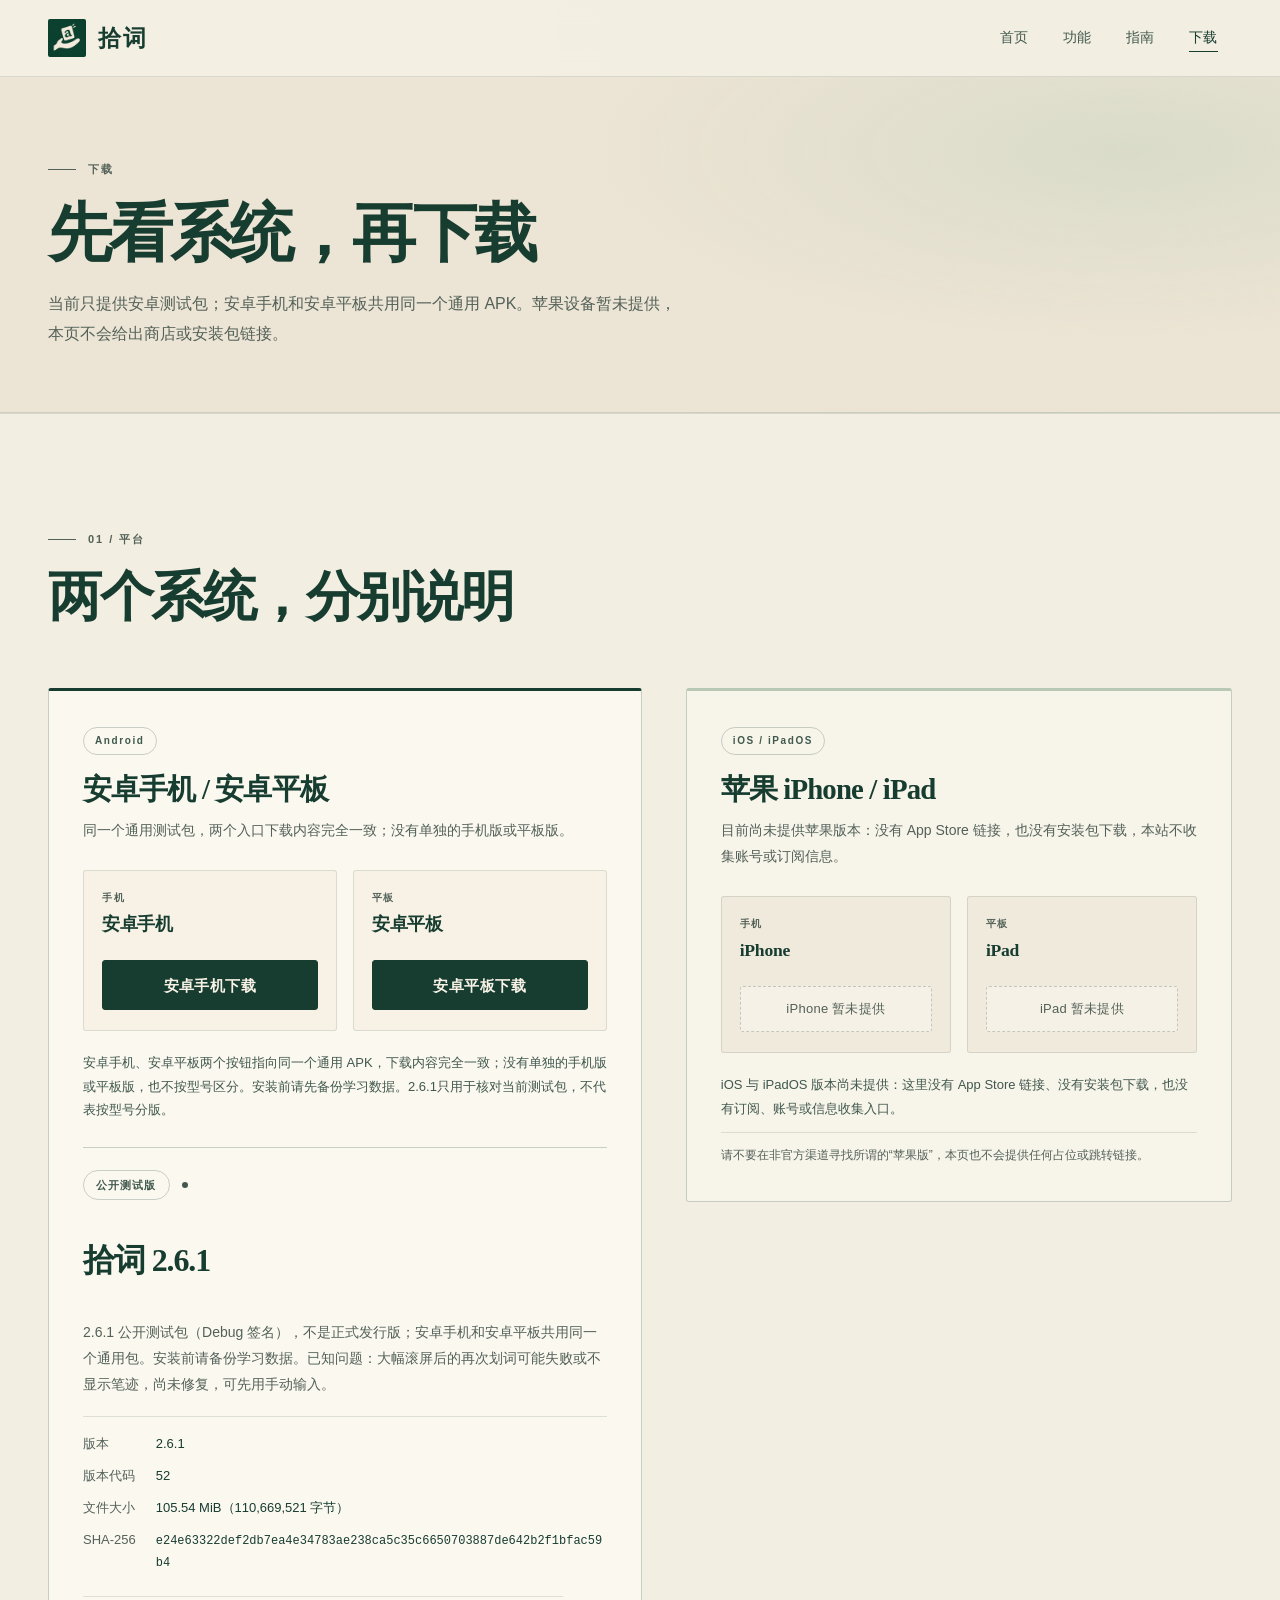
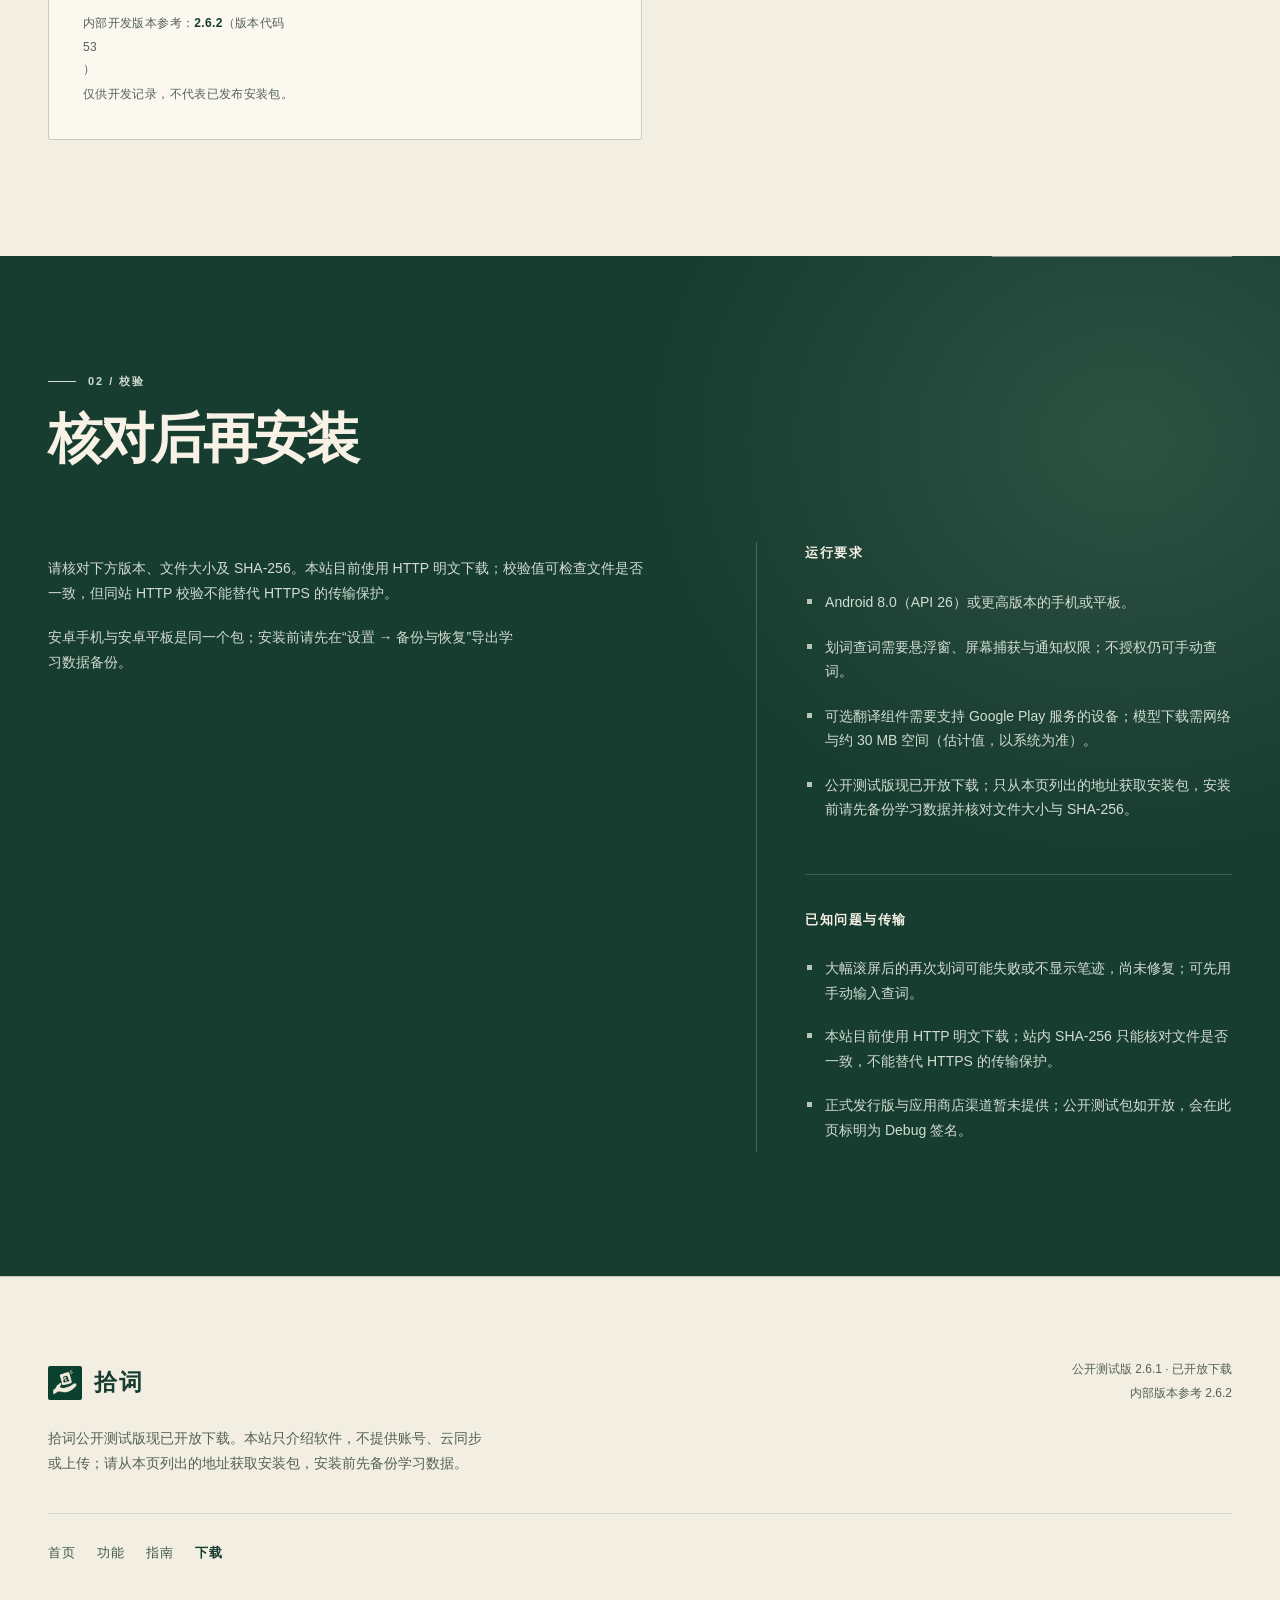
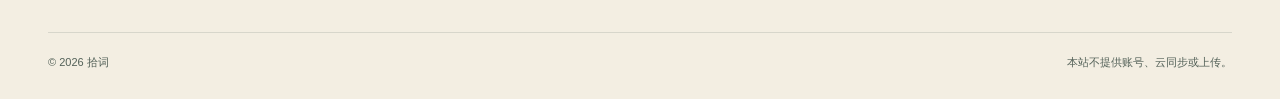
==== website/download.html @ fb20e194 "feat: 官网拆分独立页面并区分安卓与苹果下载入口" ====
<!doctype html>
<html lang="zh-CN" data-page="download">
<head>
  <meta charset="utf-8">
  <meta name="viewport" content="width=device-width, initial-scale=1">
  <meta name="color-scheme" content="light">
  <meta name="theme-color" content="#f3eee2">
<link rel="icon" type="image/png" sizes="64x64" href="[data-uri]">
  <meta name="description" content="拾词安卓手机与安卓平板下载入口，共用同一个通用测试包；以及 iPhone、iPad 当前的支持状态。">
  <title>下载｜拾词</title>
  <link rel="stylesheet" href="styles.css?v=20261101a">
</head>
<body>
  <a class="skip-link" href="#main">跳到主要内容</a>

  <noscript>
    <div class="nojs-notice" role="status">
      <strong>需要启用 JavaScript 才能看到当前版本与校验值。</strong>
      发布状态、下载按钮、文件大小与 SHA-256 由 <code>content.js</code> 校验后渲染；页面不会自动下载文件。下方平台说明不依赖脚本即可阅读。请启用 JavaScript 后刷新，再核对下载信息。
    </div>
  </noscript>

  <header class="site-header">
    <div class="shell header-inner">
      <a class="brand" href="index.html" aria-label="拾词首页">
        <span class="brand-mark" aria-hidden="true"></span>
        <span class="brand-name" data-site-name>拾词</span>
      </a>
      <nav class="site-nav" aria-label="主要导航" data-nav>
        <a href="index.html">首页</a>
        <a href="features.html">功能</a>
        <a href="guide.html">指南</a>
        <a href="download.html" aria-current="page">下载</a>
      </nav>
    </div>
  </header>

  <main id="main" tabindex="-1">
    <section class="page-head page-head-download" aria-labelledby="page-title">
      <div class="shell">
        <p class="page-kicker">下载</p>
        <h1 class="page-title" id="page-title">先看系统，再下载</h1>
        <p class="page-deck">当前只提供安卓测试包；安卓手机和安卓平板共用同一个通用 APK。苹果设备暂未提供，本页不会给出商店或安装包链接。</p>
      </div>
    </section>

    <section class="section section-platform" aria-labelledby="platform-title">
      <div class="shell">
        <header class="section-heading">
          <p class="section-kicker">01 / 平台</p>
          <h2 id="platform-title">两个系统，分别说明</h2>
        </header>

        <div class="platform-grid">
          <section class="platform-card" aria-labelledby="android-title">
            <header class="platform-head">
              <p class="platform-badge">Android</p>
              <h3 id="android-title">安卓手机 / 安卓平板</h3>
              <p class="platform-deck">同一个通用测试包，两个入口下载内容完全一致；没有单独的手机版或平板版。</p>
            </header>

            <div class="platform-devices">
              <div class="device-block">
                <p class="device-label">手机</p>
                <h4>安卓手机</h4>
                <div class="device-action" data-android-phone>
                  <p class="platform-placeholder">启用 JavaScript 后显示下载按钮</p>
                </div>
              </div>
              <div class="device-block">
                <p class="device-label">平板</p>
                <h4>安卓平板</h4>
                <div class="device-action" data-android-tablet>
                  <p class="platform-placeholder">启用 JavaScript 后显示下载按钮</p>
                </div>
              </div>
            </div>

            <p class="platform-note" id="android-share-note" data-android-share-note>安卓手机、安卓平板共用同一个通用 APK，下载内容完全一致；没有单独的手机版或平板版。</p>

            <div class="release-status">
              <div class="release-line">
                <span class="release-pill" data-release-channel>下载信息</span>
                <span class="release-dot" aria-hidden="true"></span>
              </div>
              <h4 class="release-title" data-release-title>正在载入版本信息</h4>
              <p class="release-copy" data-release-copy>请启用 JavaScript，查看当前安装包、版本信息与校验值。页面不会自动下载文件。</p>
            </div>

            <dl class="release-meta" data-release-meta hidden></dl>
            <p class="release-notes" data-release-notes hidden></p>

            <p class="internal-version">
              内部开发版本参考：<strong data-internal-version></strong>（版本代码 <span data-internal-version-code></span>）
              <span>仅供开发记录，不代表已发布安装包。</span>
            </p>
          </section>

          <section class="platform-card platform-card-apple" aria-labelledby="apple-title">
            <header class="platform-head">
              <p class="platform-badge">iOS / iPadOS</p>
              <h3 id="apple-title">苹果 iPhone / iPad</h3>
              <p class="platform-deck">目前尚未提供苹果版本：没有 App Store 链接，也没有安装包下载，本站不收集账号或订阅信息。</p>
            </header>

            <div class="platform-devices">
              <div class="device-block device-block-muted">
                <p class="device-label">手机</p>
                <h4>iPhone</h4>
                <p class="platform-unavailable" data-apple-phone>iPhone 暂未提供</p>
              </div>
              <div class="device-block device-block-muted">
                <p class="device-label">平板</p>
                <h4>iPad</h4>
                <p class="platform-unavailable" data-apple-tablet>iPad 暂未提供</p>
              </div>
            </div>

            <p class="platform-note" data-apple-note>iOS 与 iPadOS 版本尚未提供：这里没有 App Store 链接、没有安装包下载，也没有订阅、账号或信息收集入口。</p>
            <p class="platform-footnote">请不要在非官方渠道寻找所谓的“苹果版”，本页也不会提供任何占位或跳转链接。</p>
          </section>
        </div>
      </div>
    </section>

    <section class="section section-download" aria-labelledby="download-title">
      <div class="shell">
        <header class="section-heading section-heading-inverse">
          <p class="section-kicker">02 / 校验</p>
          <h2 id="download-title">核对后再安装</h2>
        </header>

        <div class="download-layout">
          <div class="download-main">
            <p class="verify-copy" data-verify-copy>当前安装包的版本、SHA-256 和文件大小将在此载入，请核对后下载。</p>
            <p class="download-shared">安卓手机与安卓平板是同一个包；安装前请先在“设置 → 备份与恢复”导出学习数据备份。</p>
          </div>

          <div class="download-side">
            <section class="download-block" aria-labelledby="requirements-title">
              <h3 id="requirements-title">运行要求</h3>
              <ul class="requirement-list" data-requirements></ul>
            </section>
            <section class="download-block" aria-labelledby="notes-title">
              <h3 id="notes-title">已知问题与传输</h3>
              <ul class="notice-list">
                <li>大幅滚屏后的再次划词可能失败或不显示笔迹，尚未修复；可先用手动输入查词。</li>
                <li>本站目前使用 HTTP 明文下载；站内 SHA-256 只能核对文件是否一致，不能替代 HTTPS 的传输保护。</li>
                <li>正式发行版与应用商店渠道暂未提供；公开测试包如开放，会在此页标明为 Debug 签名。</li>
              </ul>
            </section>
          </div>
        </div>
      </div>
    </section>
  </main>

  <footer class="site-footer">
    <div class="shell">
      <div class="footer-top">
        <div class="footer-brand">
          <a class="brand" href="index.html" aria-label="返回拾词首页">
            <span class="brand-mark" aria-hidden="true"></span>
            <span class="brand-name" data-site-name>拾词</span>
          </a>
          <p class="footer-note" data-footer-note></p>
        </div>
        <div class="footer-meta">
          <p data-footer-status>版本与下载状态见本页</p>
          <p>内部版本参考 <span data-footer-version></span></p>
        </div>
      </div>
      <nav class="footer-nav" aria-label="页脚导航">
        <a href="index.html">首页</a>
        <a href="features.html">功能</a>
        <a href="guide.html">指南</a>
        <a href="download.html" aria-current="page">下载</a>
      </nav>
      <div class="footer-bottom">
        <p>&copy; <span data-year></span> <span data-site-name>拾词</span></p>
        <p>本站不提供账号、云同步或上传。</p>
        <p class="footer-repository" data-footer-repository hidden></p>
      </div>
    </div>
  </footer>

  <script src="content.js?v=20261101a"></script>
  <script src="app.js?v=20261101a"></script>
</body>
</html>
---- website/styles.css ----
:root {
  --paper: #f3eee2;
  --paper-light: #fbf8f0;
  --paper-deep: #ece4d4;
  --ink: #173c30;
  --ink-strong: #0f2f25;
  --ink-soft: #40584d;
  --muted: #536158;
  --line: rgba(23, 60, 48, 0.22);
  --line-soft: rgba(23, 60, 48, 0.13);
  --sage: #dce4d5;
  --sage-deep: #b9c8b4;
  --cream: #f8f2e6;
  --cream-dim: #d2dcd2;
  --serif: "Iowan Old Style", "Palatino Linotype", "Songti SC", "STSong", "Noto Serif CJK SC", "Source Han Serif SC", serif;
  --sans: "Avenir Next", "PingFang SC", "Hiragino Sans GB", "Noto Sans CJK SC", "Source Han Sans SC", "Microsoft YaHei", sans-serif;
  --shell: 1240px;
  --gutter: clamp(20px, 4vw, 48px);
  --section-space: clamp(72px, 10vw, 116px);
  --radius: 3px;
  --brand-logo: url("[data-uri]");
}

*,
*::before,
*::after {
  box-sizing: border-box;
}

html {
  scroll-behavior: smooth;
  scroll-padding-top: 96px;
}

body {
  margin: 0;
  overflow-x: clip;
  background: var(--paper);
  color: var(--ink);
  font-family: var(--sans);
  font-size: 16px;
  line-height: 1.7;
  -webkit-font-smoothing: antialiased;
  text-rendering: optimizeLegibility;
}

body::before {
  position: fixed;
  inset: 0;
  z-index: -1;
  background:
    radial-gradient(circle at 14% 8%, rgba(255, 252, 244, 0.72), transparent 34%),
    radial-gradient(circle at 88% 42%, rgba(220, 228, 213, 0.38), transparent 42%);
  content: "";
  pointer-events: none;
}

::selection {
  background: var(--sage-deep);
  color: var(--ink-strong);
}

h1,
h2,
h3,
p,
figure,
dl,
dd {
  margin: 0;
}

ul,
ol {
  margin: 0;
  padding: 0;
}

a {
  color: inherit;
  text-decoration-thickness: 1px;
  text-underline-offset: 0.2em;
}

img,
svg {
  display: block;
  max-width: 100%;
}

[hidden] {
  display: none !important;
}

:focus-visible {
  outline: 3px solid var(--ink);
  outline-offset: 4px;
}

.shell {
  width: min(calc(100% - (var(--gutter) * 2)), var(--shell));
  margin-inline: auto;
}

.skip-link {
  position: fixed;
  top: 12px;
  left: 12px;
  z-index: 100;
  display: inline-flex;
  align-items: center;
  min-height: 48px;
  padding: 10px 18px;
  transform: translateY(-180%);
  background: var(--ink);
  color: var(--cream);
  font-size: 14px;
  text-decoration: none;
  transition: transform 160ms ease;
}

.skip-link:focus {
  transform: translateY(0);
}

.nojs-notice {
  padding: 16px var(--gutter);
  border-bottom: 1px solid rgba(248, 242, 230, 0.28);
  background: var(--ink-strong);
  color: var(--cream);
  font-size: 14px;
  line-height: 1.7;
}

.nojs-notice strong {
  display: block;
  margin-bottom: 2px;
}

.nojs-notice code {
  padding: 0.1em 0.35em;
  background: rgba(248, 242, 230, 0.12);
  font-size: 0.95em;
}

.load-notice {
  width: min(calc(100% - (var(--gutter) * 2)), var(--shell));
  margin: 24px auto 0;
  padding: 14px 18px;
  border-left: 3px solid var(--ink);
  background: var(--paper-light);
  color: var(--ink-soft);
  font-size: 14px;
  line-height: 1.75;
}

/* Header */

.site-header {
  position: sticky;
  top: 0;
  z-index: 30;
  border-bottom: 1px solid var(--line-soft);
  background: rgba(243, 238, 226, 0.94);
  -webkit-backdrop-filter: blur(14px);
  backdrop-filter: blur(14px);
}

.header-inner {
  display: flex;
  align-items: center;
  justify-content: space-between;
  min-height: 76px;
  gap: 28px;
}

.brand {
  display: inline-flex;
  align-items: center;
  min-height: 48px;
  gap: 12px;
  color: var(--ink);
  text-decoration: none;
}

.brand-mark {
  display: grid;
  width: 38px;
  height: 38px;
  place-items: center;
  border-radius: 2px;
  background-color: var(--ink);
  background-image: var(--brand-logo);
  background-position: center;
  background-size: cover;
  color: var(--cream);
  font-family: var(--serif);
  font-size: 23px;
  line-height: 1;
}

.brand-name {
  font-family: var(--serif);
  font-size: 23px;
  font-weight: 600;
  letter-spacing: 0.1em;
  line-height: 1;
}

.site-nav {
  display: flex;
  flex-wrap: wrap;
  align-items: center;
  gap: 2px 6px;
}

.site-nav a {
  position: relative;
  display: inline-flex;
  align-items: center;
  min-height: 48px;
  padding: 10px 14px;
  color: var(--ink-soft);
  font-size: 14px;
  letter-spacing: 0.04em;
  text-decoration: none;
}

.site-nav a::after {
  position: absolute;
  right: 14px;
  bottom: 10px;
  left: 14px;
  height: 1px;
  transform: scaleX(0);
  transform-origin: left;
  background: var(--ink);
  content: "";
  transition: transform 160ms ease;
}

.site-nav a:hover,
.site-nav a:focus-visible {
  color: var(--ink);
}

.site-nav a:hover::after,
.site-nav a:focus-visible::after {
  transform: scaleX(1);
}

/* Hero */

.hero {
  position: relative;
  padding: clamp(58px, 8vw, 104px) 0 clamp(72px, 9vw, 120px);
  border-bottom: 1px solid var(--line-soft);
  background:
    radial-gradient(ellipse 54% 72% at 88% 36%, rgba(197, 210, 190, 0.52), transparent 68%),
    linear-gradient(124deg, rgba(251, 248, 240, 0.42), transparent 48%);
}

.hero::after {
  position: absolute;
  right: var(--gutter);
  bottom: -1px;
  width: clamp(70px, 12vw, 170px);
  height: 1px;
  background: var(--ink);
  content: "";
}

.hero-grid {
  display: grid;
  grid-template-columns: minmax(0, 1.04fr) minmax(380px, 0.96fr);
  align-items: center;
  gap: clamp(40px, 6vw, 88px);
}

.hero-copy {
  min-width: 0;
  max-width: 660px;
}

.eyebrow {
  display: inline-flex;
  align-items: center;
  min-height: 32px;
  margin-bottom: 28px;
  padding: 4px 13px;
  border: 1px solid var(--line);
  border-radius: 999px;
  color: var(--ink-soft);
  font-size: 12px;
  font-weight: 600;
  letter-spacing: 0.1em;
}

.eyebrow-dot {
  width: 6px;
  height: 6px;
  margin-right: 9px;
  border-radius: 50%;
  background: var(--ink);
}

.hero-title {
  max-width: 9.6em;
  font-family: var(--serif);
  font-size: clamp(3.25rem, 6.25vw, 6.4rem);
  font-weight: 600;
  letter-spacing: -0.055em;
  line-height: 1.04;
  text-wrap: balance;
}

.hero-title-accent {
  background-image: linear-gradient(transparent 74%, rgba(185, 200, 180, 0.72) 74%, rgba(185, 200, 180, 0.72) 94%, transparent 94%);
  background-repeat: no-repeat;
  -webkit-box-decoration-break: clone;
  box-decoration-break: clone;
}

.hero-tagline {
  max-width: 34em;
  margin-top: 30px;
  color: var(--ink-soft);
  font-family: var(--serif);
  font-size: clamp(1.15rem, 1.7vw, 1.4rem);
  line-height: 1.65;
}

.hero-tagline:empty {
  display: none;
}

.hero-description {
  max-width: 36em;
  margin-top: 30px;
  color: var(--muted);
  font-size: 16px;
  line-height: 1.85;
}

.hero-tagline:not([hidden]) + .hero-description {
  margin-top: 16px;
}

.hero-description:empty {
  display: none;
}

.hero-actions {
  display: flex;
  flex-wrap: wrap;
  gap: 12px;
  margin-top: 38px;
}

.button {
  display: inline-flex;
  align-items: center;
  justify-content: center;
  min-height: 52px;
  padding: 12px 24px;
  border: 1px solid var(--ink);
  border-radius: var(--radius);
  font-family: var(--sans);
  font-size: 15px;
  font-weight: 600;
  letter-spacing: 0.03em;
  line-height: 1.3;
  text-align: center;
  text-decoration: none;
  transition: background-color 160ms ease, color 160ms ease, border-color 160ms ease;
}

.button-primary {
  background: var(--ink);
  color: var(--cream);
}

.button-primary:hover {
  border-color: var(--ink-strong);
  background: var(--ink-strong);
}

.button-secondary {
  background: transparent;
  color: var(--ink);
}

.button-secondary:hover {
  background: var(--paper-light);
}

.hero-note {
  margin-top: 24px;
  color: var(--muted);
  font-size: 13px;
  letter-spacing: 0.02em;
}

/* Hero reading illustration */

.hero-visual {
  position: relative;
  min-width: 0;
}

.hero-visual figcaption {
  position: absolute;
  width: 1px;
  height: 1px;
  padding: 0;
  overflow: hidden;
  clip: rect(0, 0, 0, 0);
  white-space: nowrap;
  border: 0;
}

.reading-stage {
  position: relative;
  display: flex;
  min-height: 570px;
  align-items: center;
  justify-content: center;
  padding: 44px 42px 56px;
  border: 1px solid rgba(23, 60, 48, 0.2);
  border-radius: var(--radius);
  background:
    linear-gradient(145deg, rgba(251, 248, 240, 0.68), transparent 45%),
    var(--sage);
  isolation: isolate;
}

.reading-stage::before,
.reading-stage::after {
  position: absolute;
  width: 22px;
  height: 22px;
  border-color: rgba(23, 60, 48, 0.5);
  border-style: solid;
  content: "";
}

.reading-stage::before {
  top: 18px;
  left: 18px;
  border-width: 1px 0 0 1px;
}

.reading-stage::after {
  right: 18px;
  bottom: 18px;
  border-width: 0 1px 1px 0;
}

.stage-quote {
  position: absolute;
  top: 12px;
  right: 24px;
  z-index: -1;
  color: rgba(23, 60, 48, 0.09);
  font-family: var(--serif);
  font-size: 220px;
  line-height: 1;
}

.tablet {
  position: relative;
  width: min(100%, 410px);
  padding: 10px;
  transform: rotate(-1.4deg);
  border: 1px solid rgba(248, 242, 230, 0.16);
  border-radius: 24px;
  background: var(--ink);
  box-shadow:
    0 34px 64px rgba(15, 47, 37, 0.28),
    0 6px 16px rgba(15, 47, 37, 0.18);
}

.tablet-bar {
  display: flex;
  align-items: center;
  justify-content: space-between;
  min-height: 30px;
  padding: 2px 12px 8px;
  color: var(--cream-dim);
  font-size: 9px;
  letter-spacing: 0.16em;
}

.tablet-dots {
  display: flex;
  gap: 4px;
}

.tablet-dots i {
  width: 4px;
  height: 4px;
  border-radius: 50%;
  background: rgba(248, 242, 230, 0.42);
}

.tablet-label {
  font-size: 10px;
  letter-spacing: 0.22em;
}

.tablet-page {
  font-variant-numeric: tabular-nums;
}

.reading-sheet {
  min-height: 426px;
  padding: 36px 34px 26px;
  border-radius: 2px;
  background:
    linear-gradient(90deg, rgba(23, 60, 48, 0.035), transparent 12%),
    var(--paper-light);
  color: var(--ink-soft);
}

.reading-kicker {
  color: var(--muted);
  font-size: 9px;
  letter-spacing: 0.2em;
}

.reading-title {
  margin-top: 11px;
  color: var(--ink);
  font-family: var(--serif);
  font-size: 32px;
  font-weight: 600;
  letter-spacing: -0.03em;
  line-height: 1.1;
}

.reading-rule {
  width: 36px;
  height: 2px;
  margin: 20px 0 22px;
  background: var(--ink);
}

.reading-body {
  font-family: var(--serif);
  font-size: 15px;
  line-height: 1.86;
}

.reading-body + .reading-body {
  margin-top: 14px;
}

.reading-sheet mark {
  padding: 0.05em 0.08em;
  background: rgba(185, 200, 180, 0.6);
  color: var(--ink);
}

.reading-line {
  display: block;
  width: 100%;
  height: 1px;
  margin-top: 15px;
  background: rgba(23, 60, 48, 0.14);
}

.reading-line-short {
  width: 74%;
  margin-top: 26px;
}

.reading-line-medium {
  width: 88%;
}

.reading-folio {
  margin-top: 28px;
  color: var(--muted);
  font-family: var(--sans) !important;
  font-size: 9px !important;
  letter-spacing: 0.18em;
}

.lookup-card {
  position: absolute;
  right: 10px;
  bottom: 52px;
  z-index: 2;
  width: 278px;
  padding: 18px 20px 16px;
  transform: rotate(1.2deg);
  border: 1px solid var(--ink);
  border-radius: 2px;
  background: var(--paper-light);
  box-shadow: 10px 12px 0 rgba(23, 60, 48, 0.14);
}

.lookup-head {
  display: flex;
  align-items: center;
  justify-content: space-between;
  padding-bottom: 10px;
  border-bottom: 1px solid var(--line-soft);
  color: var(--muted);
  font-size: 9px;
  letter-spacing: 0.12em;
}

.lookup-tag {
  padding: 2px 7px;
  background: var(--sage);
  color: var(--ink);
  font-size: 9px;
  letter-spacing: 0.08em;
}

.lookup-word {
  margin-top: 12px;
  color: var(--ink);
  font-family: var(--serif);
  font-size: 31px;
  font-weight: 600;
  letter-spacing: -0.03em;
  line-height: 1;
}

.lookup-phonetic {
  margin-top: 7px;
  color: var(--muted);
  font-size: 11px;
  letter-spacing: 0.04em;
}

.lookup-meaning {
  margin-top: 13px;
  color: var(--ink);
  font-size: 13px;
  line-height: 1.6;
}

.lookup-example {
  margin-top: 6px;
  color: var(--muted);
  font-family: var(--serif);
  font-size: 11px;
  font-style: italic;
  line-height: 1.6;
}

.lookup-saved {
  margin-top: 13px;
  padding-top: 10px;
  border-top: 1px solid var(--line-soft);
  color: var(--ink);
  font-size: 10px;
  letter-spacing: 0.03em;
}

.lookup-saved span {
  display: inline-grid;
  width: 16px;
  height: 16px;
  margin-right: 5px;
  place-items: center;
  border-radius: 50%;
  background: var(--ink);
  color: var(--cream);
  font-size: 9px;
}

.stage-caption {
  position: absolute;
  bottom: 20px;
  left: 38px;
  color: var(--ink-soft);
  font-size: 9px;
  font-weight: 600;
  letter-spacing: 0.18em;
}

.stage-caption::before {
  display: inline-block;
  width: 22px;
  height: 1px;
  margin-right: 9px;
  vertical-align: middle;
  background: var(--ink-soft);
  content: "";
}

/* Shared sections */

.section {
  padding: var(--section-space) 0;
  border-top: 1px solid var(--line-soft);
}

.section-heading {
  max-width: 700px;
  margin-bottom: clamp(38px, 5vw, 60px);
}

.section-kicker {
  display: flex;
  align-items: center;
  margin-bottom: 18px;
  color: var(--muted);
  font-size: 11px;
  font-weight: 600;
  letter-spacing: 0.18em;
}

.section-kicker::before {
  width: 28px;
  height: 1px;
  margin-right: 12px;
  background: currentColor;
  content: "";
}

.section-heading h2 {
  font-family: var(--serif);
  font-size: clamp(2.2rem, 4.2vw, 3.75rem);
  font-weight: 600;
  letter-spacing: -0.045em;
  line-height: 1.14;
  text-wrap: balance;
}

.section-deck {
  max-width: 33em;
  margin-top: 18px;
  color: var(--muted);
  font-size: 15px;
  line-height: 1.85;
}

/* Features */

.feature-list {
  display: grid;
  grid-template-columns: repeat(2, minmax(0, 1fr));
  column-gap: clamp(40px, 7vw, 96px);
}

.feature-item {
  display: grid;
  grid-template-columns: 46px minmax(0, 1fr);
  gap: 18px;
  padding: 30px 0 36px;
  border-top: 1px solid var(--line);
}

.feature-body,
.step-body {
  min-width: 0;
}

.feature-index {
  padding-top: 4px;
  color: var(--muted);
  font-family: var(--serif);
  font-size: 14px;
  font-variant-numeric: tabular-nums;
  letter-spacing: 0.06em;
}

.feature-item h3 {
  color: var(--ink);
  font-family: var(--serif);
  font-size: clamp(1.25rem, 1.8vw, 1.55rem);
  font-weight: 600;
  letter-spacing: -0.02em;
  line-height: 1.35;
}

.feature-item p {
  max-width: 31em;
  margin-top: 10px;
  color: var(--muted);
  font-size: 15px;
  line-height: 1.8;
}

.feature-empty {
  grid-column: 1 / -1;
  padding: 28px 0;
  border-top: 1px solid var(--line);
  color: var(--muted);
}

/* Steps */

.section-how {
  background:
    linear-gradient(90deg, rgba(251, 248, 240, 0.38), transparent 56%),
    var(--paper-deep);
}

.split-layout {
  display: grid;
  grid-template-columns: minmax(280px, 0.72fr) minmax(0, 1.28fr);
  align-items: start;
  gap: clamp(48px, 8vw, 120px);
}

.section-heading-sticky {
  position: sticky;
  top: 116px;
  margin-bottom: 0;
}

.steps {
  list-style: none;
  counter-reset: step;
}

.step {
  display: grid;
  grid-template-columns: 86px minmax(0, 1fr);
  gap: 24px;
  padding: 30px 0 38px;
  border-top: 1px solid var(--line);
  counter-increment: step;
}

.step:last-child {
  border-bottom: 1px solid var(--line);
}

.step-number {
  color: var(--ink);
  font-family: var(--serif);
  font-size: 46px;
  font-variant-numeric: tabular-nums;
  font-weight: 400;
  letter-spacing: -0.06em;
  line-height: 1;
  opacity: 0.72;
}

.step h3 {
  color: var(--ink);
  font-family: var(--serif);
  font-size: clamp(1.25rem, 1.9vw, 1.55rem);
  font-weight: 600;
  letter-spacing: -0.02em;
  line-height: 1.4;
}

.step p {
  max-width: 36em;
  margin-top: 9px;
  color: var(--muted);
  font-size: 15px;
  line-height: 1.8;
}

.steps-empty {
  padding: 28px 0;
  border-top: 1px solid var(--line);
  color: var(--muted);
}

/* Download */

.section-download {
  position: relative;
  overflow: hidden;
  padding: var(--section-space) 0 calc(var(--section-space) + 8px);
  border-top: 0;
  background:
    radial-gradient(ellipse 55% 60% at 88% 18%, rgba(76, 112, 94, 0.42), transparent 68%),
    var(--ink);
  color: var(--cream);
}

.section-download::before {
  position: absolute;
  top: 0;
  right: var(--gutter);
  width: min(24vw, 240px);
  height: 1px;
  background: rgba(248, 242, 230, 0.48);
  content: "";
}

.section-heading-inverse {
  margin-bottom: clamp(44px, 6vw, 72px);
}

.section-heading-inverse .section-kicker {
  color: var(--cream-dim);
}

.section-heading-inverse h2 {
  color: var(--cream);
}

.download-layout {
  display: grid;
  grid-template-columns: minmax(0, 1.12fr) minmax(300px, 0.88fr);
  gap: clamp(48px, 8vw, 112px);
}

.download-main {
  min-width: 0;
}

.release-line {
  display: flex;
  align-items: center;
  gap: 12px;
  margin-bottom: 24px;
}

.release-pill {
  display: inline-flex;
  align-items: center;
  min-height: 30px;
  padding: 4px 12px;
  border: 1px solid rgba(248, 242, 230, 0.42);
  border-radius: 999px;
  color: var(--cream);
  font-size: 11px;
  font-weight: 600;
  letter-spacing: 0.1em;
}

.release-dot {
  width: 6px;
  height: 6px;
  border-radius: 50%;
  background: var(--sage-deep);
}

.release-title {
  max-width: 11em;
  color: var(--cream);
  font-family: var(--serif);
  font-size: clamp(2.5rem, 5vw, 4.5rem);
  font-weight: 600;
  letter-spacing: -0.05em;
  line-height: 1.08;
  text-wrap: balance;
}

.release-copy {
  max-width: 36em;
  margin-top: 24px;
  color: var(--cream-dim);
  font-size: 16px;
  line-height: 1.85;
}

.release-actions {
  display: flex;
  flex-wrap: wrap;
  gap: 12px;
  margin-top: 30px;
}

.release-actions .button {
  border-color: var(--cream);
  background: var(--cream);
  color: var(--ink-strong);
}

.release-actions .button:hover {
  border-color: var(--paper-light);
  background: var(--paper-light);
}

.release-actions .button-outline {
  background: transparent;
  color: var(--cream);
}

.release-actions .button-outline:hover {
  background: rgba(248, 242, 230, 0.08);
}

.action-note {
  flex-basis: 100%;
  margin-top: 2px;
  color: var(--cream-dim);
  font-size: 12px;
  line-height: 1.7;
}

.internal-version {
  max-width: 40em;
  margin-top: clamp(40px, 6vw, 64px);
  padding-top: 20px;
  border-top: 1px solid rgba(248, 242, 230, 0.2);
  color: var(--cream-dim);
  font-size: 12px;
  letter-spacing: 0.03em;
  line-height: 1.8;
}

.internal-version strong {
  color: var(--cream);
  font-weight: 600;
  font-variant-numeric: tabular-nums;
}

.internal-version span {
  display: block;
  margin-top: 3px;
}

.download-side {
  min-width: 0;
  padding-left: clamp(24px, 4vw, 48px);
  border-left: 1px solid rgba(248, 242, 230, 0.22);
}

.download-block + .download-block {
  margin-top: 42px;
  padding-top: 34px;
  border-top: 1px solid rgba(248, 242, 230, 0.18);
}

.download-block h3 {
  color: var(--cream);
  font-size: 13px;
  font-weight: 600;
  letter-spacing: 0.12em;
}

.requirement-list {
  margin-top: 16px;
  list-style: none;
}

.requirement-list li {
  position: relative;
  padding: 10px 0 10px 20px;
  color: var(--cream-dim);
  font-size: 14px;
  line-height: 1.75;
}

.requirement-list li::before {
  position: absolute;
  top: 19px;
  left: 2px;
  width: 5px;
  height: 5px;
  background: var(--sage-deep);
  content: "";
}

.verify-copy {
  margin-top: 14px;
  color: var(--cream-dim);
  font-size: 14px;
  line-height: 1.8;
}

.release-meta {
  display: grid;
  grid-template-columns: max-content minmax(0, 1fr);
  gap: 10px 20px;
  margin-top: 22px;
  padding-top: 18px;
  border-top: 1px solid rgba(248, 242, 230, 0.16);
  font-size: 13px;
  line-height: 1.7;
}

.release-meta dt {
  color: var(--cream-dim);
}

.release-meta dd {
  min-width: 0;
  color: var(--cream);
  overflow-wrap: anywhere;
}

.release-meta code {
  font-family: ui-monospace, "SFMono-Regular", Consolas, monospace;
  font-size: 12px;
}

.release-notes {
  margin-top: 18px;
  font-size: 13px;
  line-height: 1.7;
}

.release-notes a {
  display: inline-flex;
  align-items: center;
  min-height: 48px;
  color: var(--cream);
  text-decoration-color: var(--sage-deep);
}

.section-download :focus-visible {
  outline-color: var(--cream);
}

/* Privacy */

.section-privacy {
  background: var(--paper-light);
}

.privacy-layout {
  display: grid;
  grid-template-columns: minmax(260px, 0.66fr) minmax(0, 1.34fr);
  gap: clamp(48px, 8vw, 120px);
}

.privacy-body {
  min-width: 0;
  max-width: 760px;
}

.privacy-summary {
  color: var(--ink);
  font-family: var(--serif);
  font-size: clamp(1.65rem, 2.9vw, 2.5rem);
  letter-spacing: -0.035em;
  line-height: 1.5;
}

.privacy-summary:empty {
  display: none;
}

.privacy-details {
  margin-top: 32px;
}

.privacy-details p {
  max-width: 42em;
  color: var(--muted);
  font-size: 15px;
  line-height: 1.9;
}

.privacy-details p + p {
  margin-top: 16px;
}

.privacy-page-note {
  margin-top: 36px;
  padding: 12px 0 12px 18px;
  border-left: 2px solid var(--ink);
  color: var(--ink-soft);
  font-size: 13px;
  line-height: 1.75;
}

/* FAQ */

.faq-layout {
  display: grid;
  grid-template-columns: minmax(260px, 0.66fr) minmax(0, 1.34fr);
  align-items: start;
  gap: clamp(48px, 8vw, 120px);
}

.faq-layout .section-heading {
  position: sticky;
  top: 116px;
  margin-bottom: 0;
}

.faq-list {
  min-width: 0;
  border-top: 1px solid var(--line);
}

.faq-item {
  border-bottom: 1px solid var(--line);
}

.faq-item summary {
  position: relative;
  display: flex;
  min-height: 76px;
  align-items: center;
  padding: 20px 56px 20px 0;
  color: var(--ink);
  cursor: pointer;
  font-family: var(--serif);
  font-size: clamp(1.1rem, 1.6vw, 1.3rem);
  font-weight: 600;
  letter-spacing: -0.015em;
  line-height: 1.55;
  list-style: none;
}

.faq-item summary::-webkit-details-marker {
  display: none;
}

.faq-sign {
  position: absolute;
  top: 50%;
  right: 2px;
  width: 18px;
  height: 18px;
  transform: translateY(-50%);
  border: 1px solid var(--line);
  border-radius: 50%;
}

.faq-sign::before,
.faq-sign::after {
  position: absolute;
  top: 50%;
  left: 50%;
  width: 8px;
  height: 1px;
  transform: translate(-50%, -50%);
  background: var(--ink);
  content: "";
  transition: transform 160ms ease;
}

.faq-sign::after {
  transform: translate(-50%, -50%) rotate(90deg);
}

.faq-item[open] .faq-sign::after {
  transform: translate(-50%, -50%) rotate(0deg);
}

.faq-answer {
  max-width: 42em;
  padding: 0 40px 26px 0;
  color: var(--muted);
  font-size: 15px;
  line-height: 1.9;
}

.faq-answer p + p {
  margin-top: 12px;
}

.faq-empty {
  padding: 26px 0;
  color: var(--muted);
}

/* Footer */

.site-footer {
  padding: clamp(52px, 7vw, 82px) 0 28px;
  border-top: 1px solid var(--line);
  background: var(--paper);
}

.footer-top {
  display: flex;
  align-items: flex-start;
  justify-content: space-between;
  gap: 48px;
}

.footer-brand {
  max-width: 440px;
}

.footer-brand .brand-mark {
  width: 34px;
  height: 34px;
  font-size: 20px;
}

.footer-note {
  margin-top: 18px;
  color: var(--muted);
  font-size: 14px;
  line-height: 1.8;
}

.footer-meta {
  color: var(--muted);
  font-size: 12px;
  line-height: 1.8;
  text-align: right;
}

.footer-meta p + p {
  margin-top: 2px;
}

.footer-bottom {
  display: flex;
  flex-wrap: wrap;
  align-items: center;
  justify-content: space-between;
  gap: 8px 24px;
  margin-top: 56px;
  padding-top: 20px;
  border-top: 1px solid var(--line-soft);
  color: var(--muted);
  font-size: 11px;
  line-height: 1.7;
}

.footer-repository {
  flex-basis: 100%;
}

.footer-repository a {
  display: inline-flex;
  align-items: center;
  min-height: 48px;
  color: var(--ink);
}

/* Small and medium screens */

@media (max-width: 1080px) {
  .hero-grid {
    grid-template-columns: minmax(0, 1fr) minmax(340px, 0.88fr);
    gap: 40px;
  }

  .hero-title {
    font-size: clamp(3rem, 6.7vw, 5.2rem);
  }

  .reading-stage {
    min-height: 520px;
    padding: 36px 28px 48px;
  }

  .reading-sheet {
    min-height: 390px;
    padding: 30px 28px 22px;
  }

  .lookup-card {
    right: 0;
    bottom: 46px;
    width: 252px;
  }

  .step {
    grid-template-columns: 66px minmax(0, 1fr);
    gap: 18px;
  }

  .step-number {
    font-size: 38px;
  }
}

@media (max-width: 980px) {
  .hero {
    padding-top: 56px;
  }

  .hero-grid {
    grid-template-columns: minmax(0, 1fr);
  }

  .hero-copy {
    max-width: 680px;
  }

  .hero-visual {
    width: min(100%, 660px);
    margin-inline: auto;
  }

  .reading-stage {
    min-height: 560px;
    padding: 46px 48px 58px;
  }

  .tablet {
    width: min(100%, 420px);
  }

  .download-layout,
  .privacy-layout,
  .faq-layout,
  .split-layout {
    grid-template-columns: minmax(0, 1fr);
    gap: 44px;
  }

  .section-heading-sticky,
  .faq-layout .section-heading {
    position: static;
  }

  .download-side {
    padding-top: 36px;
    padding-left: 0;
    border-top: 1px solid rgba(248, 242, 230, 0.22);
    border-left: 0;
  }

  .privacy-layout .section-heading,
  .faq-layout .section-heading {
    margin-bottom: 0;
  }

  .privacy-body {
    max-width: none;
  }

  .privacy-summary {
    max-width: 24em;
  }
}

@media (max-width: 680px) {
  html {
    scroll-padding-top: 24px;
  }

  .site-header {
    position: static;
  }

  .header-inner {
    flex-wrap: wrap;
    gap: 0 16px;
    padding-top: 6px;
    padding-bottom: 6px;
  }

  .site-nav {
    width: 100%;
    justify-content: space-between;
    gap: 0 2px;
    border-top: 1px solid var(--line-soft);
  }

  .site-nav a {
    flex: 1 1 auto;
    justify-content: center;
    padding-inline: 6px;
    font-size: 13px;
  }

  .site-nav a::after {
    right: 6px;
    left: 6px;
  }

  .hero-title {
    font-size: clamp(2.75rem, 13.2vw, 4rem);
    letter-spacing: -0.06em;
  }

  .hero-tagline {
    margin-top: 24px;
  }

  .hero-actions {
    margin-top: 30px;
  }

  .button {
    min-height: 50px;
    padding-inline: 18px;
    font-size: 14px;
  }

  .reading-stage {
    min-height: 500px;
    padding: 34px 16px 52px;
  }

  .tablet {
    width: min(100%, 352px);
    padding: 8px;
    border-radius: 20px;
  }

  .reading-sheet {
    min-height: 356px;
    padding: 26px 22px 20px;
  }

  .reading-title {
    font-size: 27px;
  }

  .reading-sheet p {
    font-size: 13.5px;
  }

  .reading-line-medium {
    width: 76%;
  }

  .lookup-card {
    right: 8px;
    bottom: 42px;
    width: min(232px, calc(100% - 36px));
    padding: 14px 16px 13px;
  }

  .lookup-word {
    font-size: 27px;
  }

  .lookup-meaning {
    font-size: 12px;
  }

  .stage-caption {
    bottom: 18px;
    left: 25px;
  }

  .feature-list {
    grid-template-columns: minmax(0, 1fr);
  }

  .feature-item {
    grid-template-columns: 38px minmax(0, 1fr);
    gap: 12px;
    padding: 25px 0 30px;
  }

  .step {
    grid-template-columns: minmax(0, 1fr);
    gap: 8px;
    padding: 24px 0 30px;
  }

  .step-number {
    font-size: 30px;
    opacity: 0.62;
  }

  .download-layout {
    gap: 38px;
  }

  .release-copy {
    font-size: 15px;
  }

  .release-meta {
    grid-template-columns: minmax(0, 1fr);
    gap: 2px;
  }

  .release-meta dd {
    margin-bottom: 8px;
  }

  .privacy-summary {
    font-size: 1.55rem;
  }

  .faq-item summary {
    min-height: 72px;
    padding-right: 46px;
  }

  .faq-answer {
    padding-right: 12px;
  }

  .footer-top {
    flex-direction: column;
    gap: 28px;
  }

  .footer-meta {
    text-align: left;
  }

  .footer-bottom {
    margin-top: 36px;
  }
}

@media (max-width: 390px) {
  .reading-stage {
    min-height: 470px;
  }

  .tablet {
    width: 100%;
  }

  .reading-sheet {
    min-height: 330px;
    padding: 22px 18px 18px;
  }

  .reading-title {
    font-size: 24px;
  }

  .lookup-card {
    width: calc(100% - 28px);
  }

  .hero-actions .button {
    width: 100%;
  }
}


/* ------------------------------------------------------------------ */
/* 2026-11-01 多页面结构：首页入口、二级页头、平台下载与页脚导航        */
/* 沿用原有纸张暖白 / 墨绿 / 柔黄与阅读划线语汇，不新增远程字体或依赖。 */
/* ------------------------------------------------------------------ */

.site-nav a[aria-current="page"] {
  color: var(--ink);
}

.site-nav a[aria-current="page"]::after {
  transform: scaleX(1);
}

/* 首页：三个独立入口 */

.section-routes {
  background:
    linear-gradient(180deg, rgba(251, 248, 240, 0.5), transparent 62%),
    var(--paper);
}

.route-list {
  display: grid;
  grid-template-columns: repeat(3, minmax(0, 1fr));
  gap: clamp(20px, 3vw, 34px);
  margin: 0;
  padding: 0;
  list-style: none;
}

.route-card {
  display: flex;
  flex-direction: column;
  min-width: 0;
  padding: 26px 24px 30px;
  border: 1px solid var(--line);
  border-top: 2px solid var(--ink);
  border-radius: var(--radius);
  background: rgba(251, 248, 240, 0.72);
}

.route-index {
  color: var(--muted);
  font-family: var(--serif);
  font-size: 13px;
  font-variant-numeric: tabular-nums;
  letter-spacing: 0.08em;
}

.route-card h3 {
  margin-top: 10px;
  font-family: var(--serif);
  font-size: clamp(1.35rem, 2vw, 1.6rem);
  font-weight: 600;
  letter-spacing: -0.02em;
  line-height: 1.35;
}

.route-card h3 a {
  color: var(--ink);
  text-decoration-color: var(--sage-deep);
}

.route-card p {
  margin-top: 12px;
  color: var(--muted);
  font-size: 14px;
  line-height: 1.85;
}

.section-footnote {
  max-width: 46em;
  margin-top: clamp(28px, 4vw, 40px);
  padding-top: 18px;
  border-top: 1px solid var(--line-soft);
  color: var(--muted);
  font-size: 13px;
  line-height: 1.8;
}

/* 二级页头 */

.page-head {
  padding: clamp(48px, 6.5vw, 84px) 0 clamp(40px, 5.5vw, 64px);
  border-bottom: 1px solid var(--line-soft);
  background:
    radial-gradient(ellipse 58% 78% at 90% 26%, rgba(197, 210, 190, 0.42), transparent 70%),
    linear-gradient(126deg, rgba(251, 248, 240, 0.46), transparent 52%);
}

.page-head-features {
  background:
    radial-gradient(ellipse 58% 78% at 88% 24%, rgba(197, 210, 190, 0.34), transparent 70%),
    linear-gradient(126deg, rgba(251, 248, 240, 0.62), transparent 56%);
}

.page-head-download {
  background:
    radial-gradient(ellipse 58% 78% at 88% 22%, rgba(197, 210, 190, 0.46), transparent 72%),
    var(--paper-deep);
}

.page-kicker {
  display: flex;
  align-items: center;
  color: var(--muted);
  font-size: 11px;
  font-weight: 600;
  letter-spacing: 0.18em;
}

.page-kicker::before {
  width: 28px;
  height: 1px;
  margin-right: 12px;
  background: currentColor;
  content: "";
}

.page-title {
  max-width: 16em;
  margin-top: 20px;
  font-family: var(--serif);
  font-size: clamp(2.4rem, 5vw, 4.1rem);
  font-weight: 600;
  letter-spacing: -0.05em;
  line-height: 1.1;
  text-wrap: balance;
}

.page-deck {
  max-width: 40em;
  margin-top: 20px;
  color: var(--muted);
  font-size: 16px;
  line-height: 1.85;
}

.page-actions {
  display: flex;
  flex-wrap: wrap;
  gap: 12px;
  margin-top: 30px;
}

.page-jump {
  display: flex;
  flex-wrap: wrap;
  gap: 8px 10px;
  margin-top: 30px;
}

.page-jump a {
  display: inline-flex;
  align-items: center;
  min-height: 46px;
  padding: 8px 16px;
  border: 1px solid var(--line);
  border-radius: 999px;
  color: var(--ink-soft);
  font-size: 13px;
  letter-spacing: 0.03em;
  text-decoration: none;
  transition: border-color 160ms ease, color 160ms ease;
}

.page-jump a:hover,
.page-jump a:focus-visible {
  border-color: var(--ink);
  color: var(--ink);
}

/* 功能页边界 */

.section-limits {
  background: var(--paper-light);
}

.limit-body {
  min-width: 0;
}

.limit-list {
  margin: 0;
  padding: 0;
  list-style: none;
}

.limit-list li {
  padding: 24px 0 26px;
  border-top: 1px solid var(--line);
}

.limit-list li:last-child {
  border-bottom: 1px solid var(--line);
}

.limit-list h3 {
  font-family: var(--serif);
  font-size: clamp(1.15rem, 1.6vw, 1.35rem);
  font-weight: 600;
  letter-spacing: -0.015em;
  line-height: 1.4;
}

.limit-list p {
  max-width: 40em;
  margin-top: 8px;
  color: var(--muted);
  font-size: 15px;
  line-height: 1.85;
}

/* 下载页：平台区块 */

.section-platform {
  background: var(--paper);
}

.platform-grid {
  display: grid;
  grid-template-columns: minmax(0, 1fr) minmax(0, 0.92fr);
  gap: clamp(24px, 3.5vw, 44px);
  align-items: start;
}

.platform-card {
  min-width: 0;
  padding: clamp(24px, 3vw, 34px);
  border: 1px solid var(--line);
  border-top: 3px solid var(--ink);
  border-radius: var(--radius);
  background: var(--paper-light);
}

.platform-card-apple {
  border-top-color: var(--sage-deep);
  background: rgba(251, 248, 240, 0.6);
}

.platform-head {
  max-width: 40em;
}

.platform-badge {
  display: inline-flex;
  align-items: center;
  min-height: 28px;
  padding: 3px 11px;
  border: 1px solid var(--line);
  border-radius: 999px;
  color: var(--ink-soft);
  font-size: 10px;
  font-weight: 600;
  letter-spacing: 0.16em;
}

.platform-head h3 {
  margin-top: 16px;
  font-family: var(--serif);
  font-size: clamp(1.45rem, 2.3vw, 1.8rem);
  font-weight: 600;
  letter-spacing: -0.03em;
  line-height: 1.3;
}

.platform-deck {
  margin-top: 10px;
  color: var(--muted);
  font-size: 14px;
  line-height: 1.85;
}

.platform-devices {
  display: grid;
  grid-template-columns: repeat(2, minmax(0, 1fr));
  gap: 16px;
  margin-top: 26px;
}

.device-block {
  min-width: 0;
  padding: 18px 18px 20px;
  border: 1px solid var(--line-soft);
  border-radius: var(--radius);
  background: var(--cream);
}

.device-block-muted {
  background: rgba(236, 228, 212, 0.62);
}

.device-label {
  color: var(--muted);
  font-size: 10px;
  font-weight: 600;
  letter-spacing: 0.16em;
}

.device-block h4 {
  margin-top: 6px;
  font-family: var(--serif);
  font-size: 1.1rem;
  font-weight: 600;
  letter-spacing: -0.015em;
  line-height: 1.4;
}

.device-action {
  margin-top: 14px;
}

.device-action .button {
  width: 100%;
  min-height: 50px;
}

.platform-placeholder {
  display: inline-flex;
  align-items: center;
  width: 100%;
  min-height: 46px;
  padding: 8px 14px;
  border: 1px dashed var(--line);
  border-radius: var(--radius);
  color: var(--muted);
  background: rgba(251, 248, 240, 0.5);
  font-size: 12.5px;
  line-height: 1.6;
}

.platform-unavailable {
  display: inline-flex;
  align-items: center;
  min-height: 46px;
  padding: 8px 14px;
  border: 1px dashed var(--line);
  border-radius: var(--radius);
  color: var(--muted);
  font-size: 13px;
  letter-spacing: 0.02em;
}

.device-block .platform-unavailable {
  width: 100%;
  justify-content: center;
  background: rgba(251, 248, 240, 0.5);
}

.platform-note {
  margin-top: 20px;
  color: var(--ink-soft);
  font-size: 13px;
  line-height: 1.8;
}

.platform-footnote {
  margin-top: 12px;
  padding-top: 12px;
  border-top: 1px solid var(--line-soft);
  color: var(--muted);
  font-size: 12px;
  line-height: 1.8;
}

.release-status {
  margin-top: 26px;
  padding-top: 22px;
  border-top: 1px solid var(--line);
}

.release-status .release-line {
  margin-bottom: 14px;
}

.release-status .release-pill {
  border-color: var(--line);
  color: var(--ink-soft);
}

.release-status .release-dot {
  background: var(--ink-soft);
}

.release-status .release-title {
  max-width: 18em;
  color: var(--ink);
  font-size: clamp(1.5rem, 2.6vw, 2rem);
  letter-spacing: -0.035em;
}

.release-status .release-copy {
  max-width: 40em;
  margin-top: 12px;
  color: var(--muted);
  font-size: 14px;
  line-height: 1.85;
}

.platform-card .release-meta {
  margin-top: 18px;
  padding-top: 16px;
  border-top: 1px solid var(--line-soft);
  color: var(--ink-soft);
  font-size: 13px;
}

.platform-card .release-meta dt {
  color: var(--muted);
}

.platform-card .release-meta dd {
  color: var(--ink);
}

.platform-card .release-notes {
  margin-top: 14px;
  color: var(--muted);
  font-size: 13px;
}

.platform-card .release-notes a {
  color: var(--ink);
}

.platform-card .internal-version {
  max-width: 40em;
  margin-top: 22px;
  padding-top: 16px;
  border-top: 1px solid var(--line-soft);
  color: var(--muted);
  font-size: 12px;
}

.platform-card .internal-version strong {
  color: var(--ink);
  font-weight: 600;
  font-variant-numeric: tabular-nums;
}

/* 下载页：校验区 */

.section-download .download-shared {
  max-width: 34em;
  margin-top: 18px;
  color: var(--cream-dim);
  font-size: 14px;
  line-height: 1.85;
}

.notice-list {
  margin: 16px 0 0;
  padding: 0;
  list-style: none;
}

.notice-list li {
  position: relative;
  padding: 9px 0 9px 20px;
  color: var(--cream-dim);
  font-size: 14px;
  line-height: 1.8;
}

.notice-list li::before {
  position: absolute;
  top: 18px;
  left: 2px;
  width: 5px;
  height: 5px;
  background: var(--sage-deep);
  content: "";
}

/* 页脚导航 */

.footer-nav {
  display: flex;
  flex-wrap: wrap;
  gap: 4px 22px;
  margin-top: 36px;
  padding-top: 18px;
  border-top: 1px solid var(--line-soft);
}

.footer-nav a {
  display: inline-flex;
  align-items: center;
  min-height: 44px;
  color: var(--ink-soft);
  font-size: 13px;
  letter-spacing: 0.04em;
  text-decoration: none;
}

.footer-nav a:hover,
.footer-nav a:focus-visible {
  color: var(--ink);
  text-decoration: underline;
}

.footer-nav a[aria-current="page"] {
  color: var(--ink);
  font-weight: 600;
}

@media (max-width: 980px) {
  .route-list {
    grid-template-columns: minmax(0, 1fr);
    gap: 16px;
  }

  .route-card {
    padding: 22px 20px 24px;
  }

  .platform-grid {
    grid-template-columns: minmax(0, 1fr);
  }

  .limit-list li {
    padding: 22px 0 24px;
  }
}

@media (max-width: 680px) {
  .page-head {
    padding-top: 40px;
  }

  .page-title {
    font-size: clamp(2.1rem, 9.4vw, 2.8rem);
  }

  .page-deck {
    font-size: 15px;
  }

  .page-actions .button {
    flex: 1 1 100%;
  }

  .platform-devices {
    grid-template-columns: minmax(0, 1fr);
  }

  .platform-card {
    padding: 22px 18px 24px;
  }

  .footer-nav {
    gap: 0 18px;
    margin-top: 30px;
  }
}

@media (max-width: 390px) {
  .platform-card {
    padding: 20px 15px 22px;
  }

  .device-block {
    padding: 15px 15px 17px;
  }
}

@media (prefers-reduced-motion: reduce) {
  html {
    scroll-behavior: auto;
  }

  *,
  *::before,
  *::after {
    scroll-behavior: auto !important;
    transition-duration: 0.01ms !important;
    animation-duration: 0.01ms !important;
    animation-iteration-count: 1 !important;
  }
}
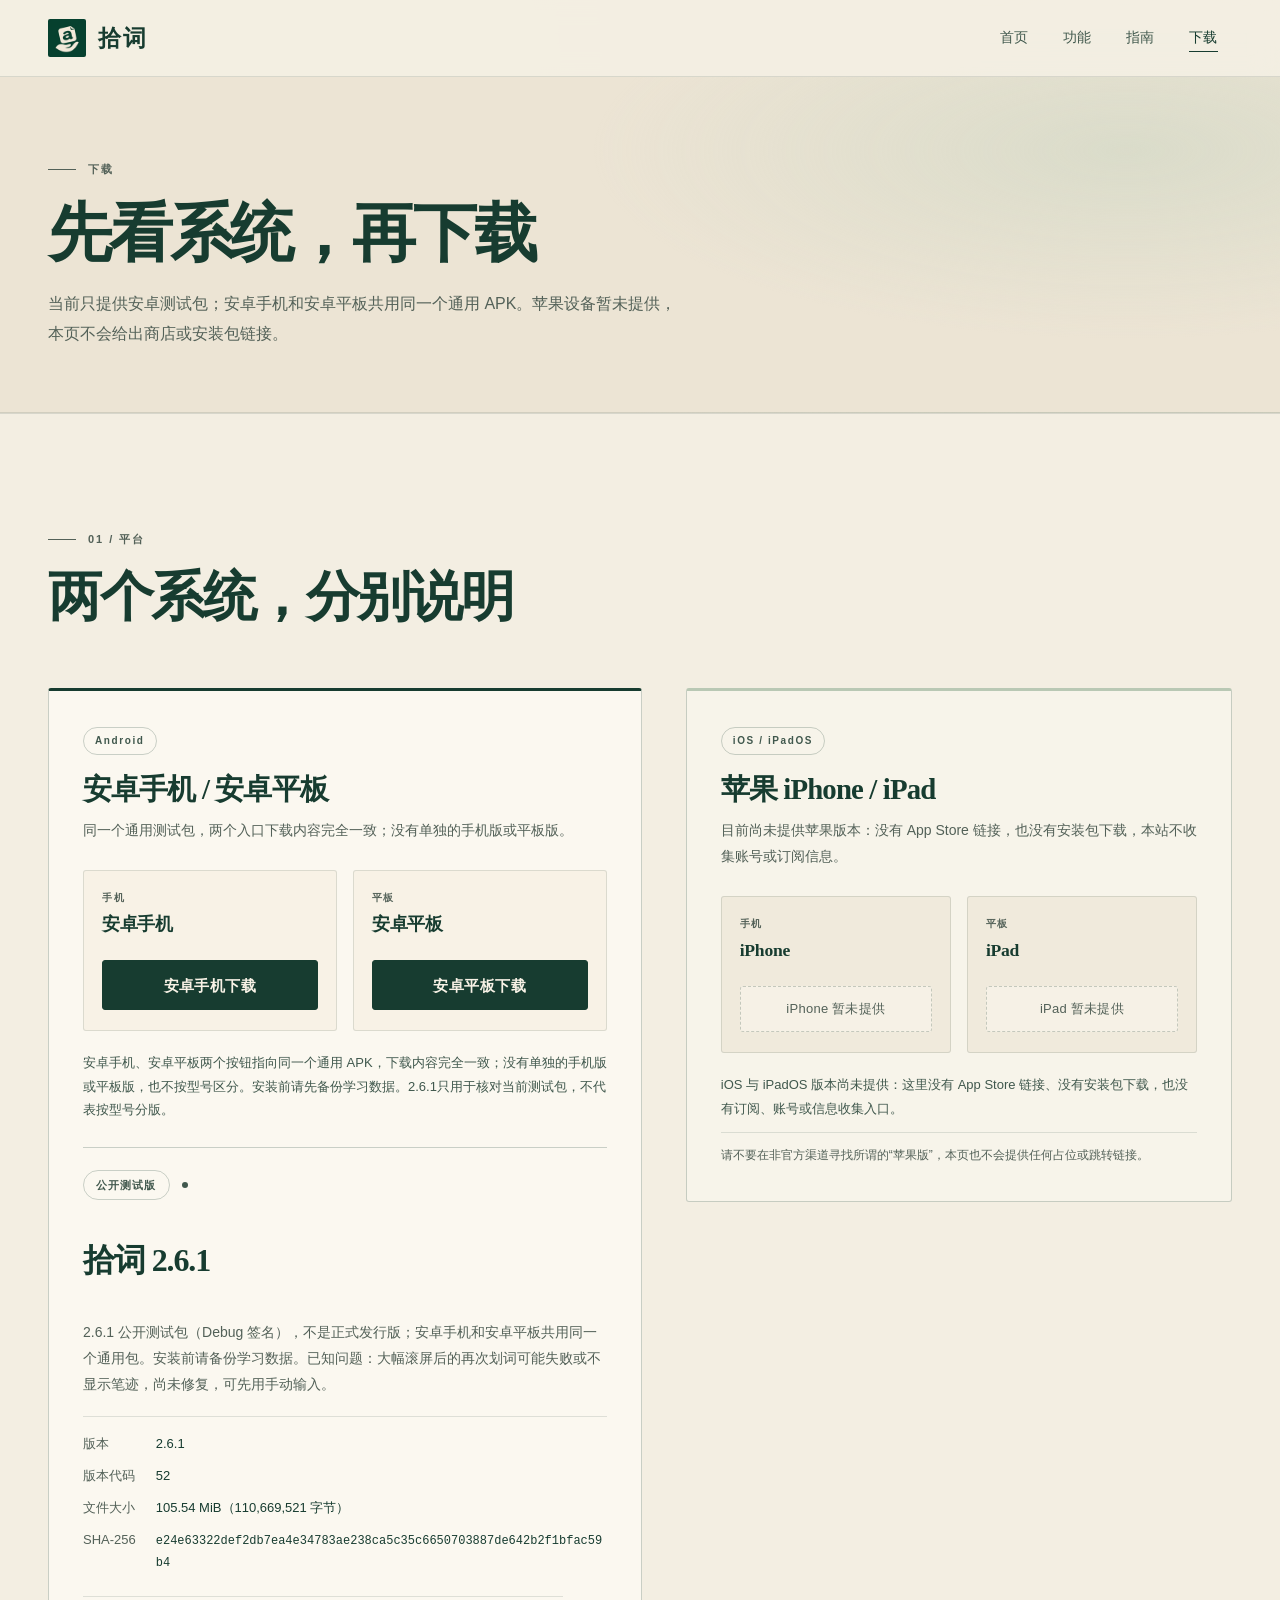
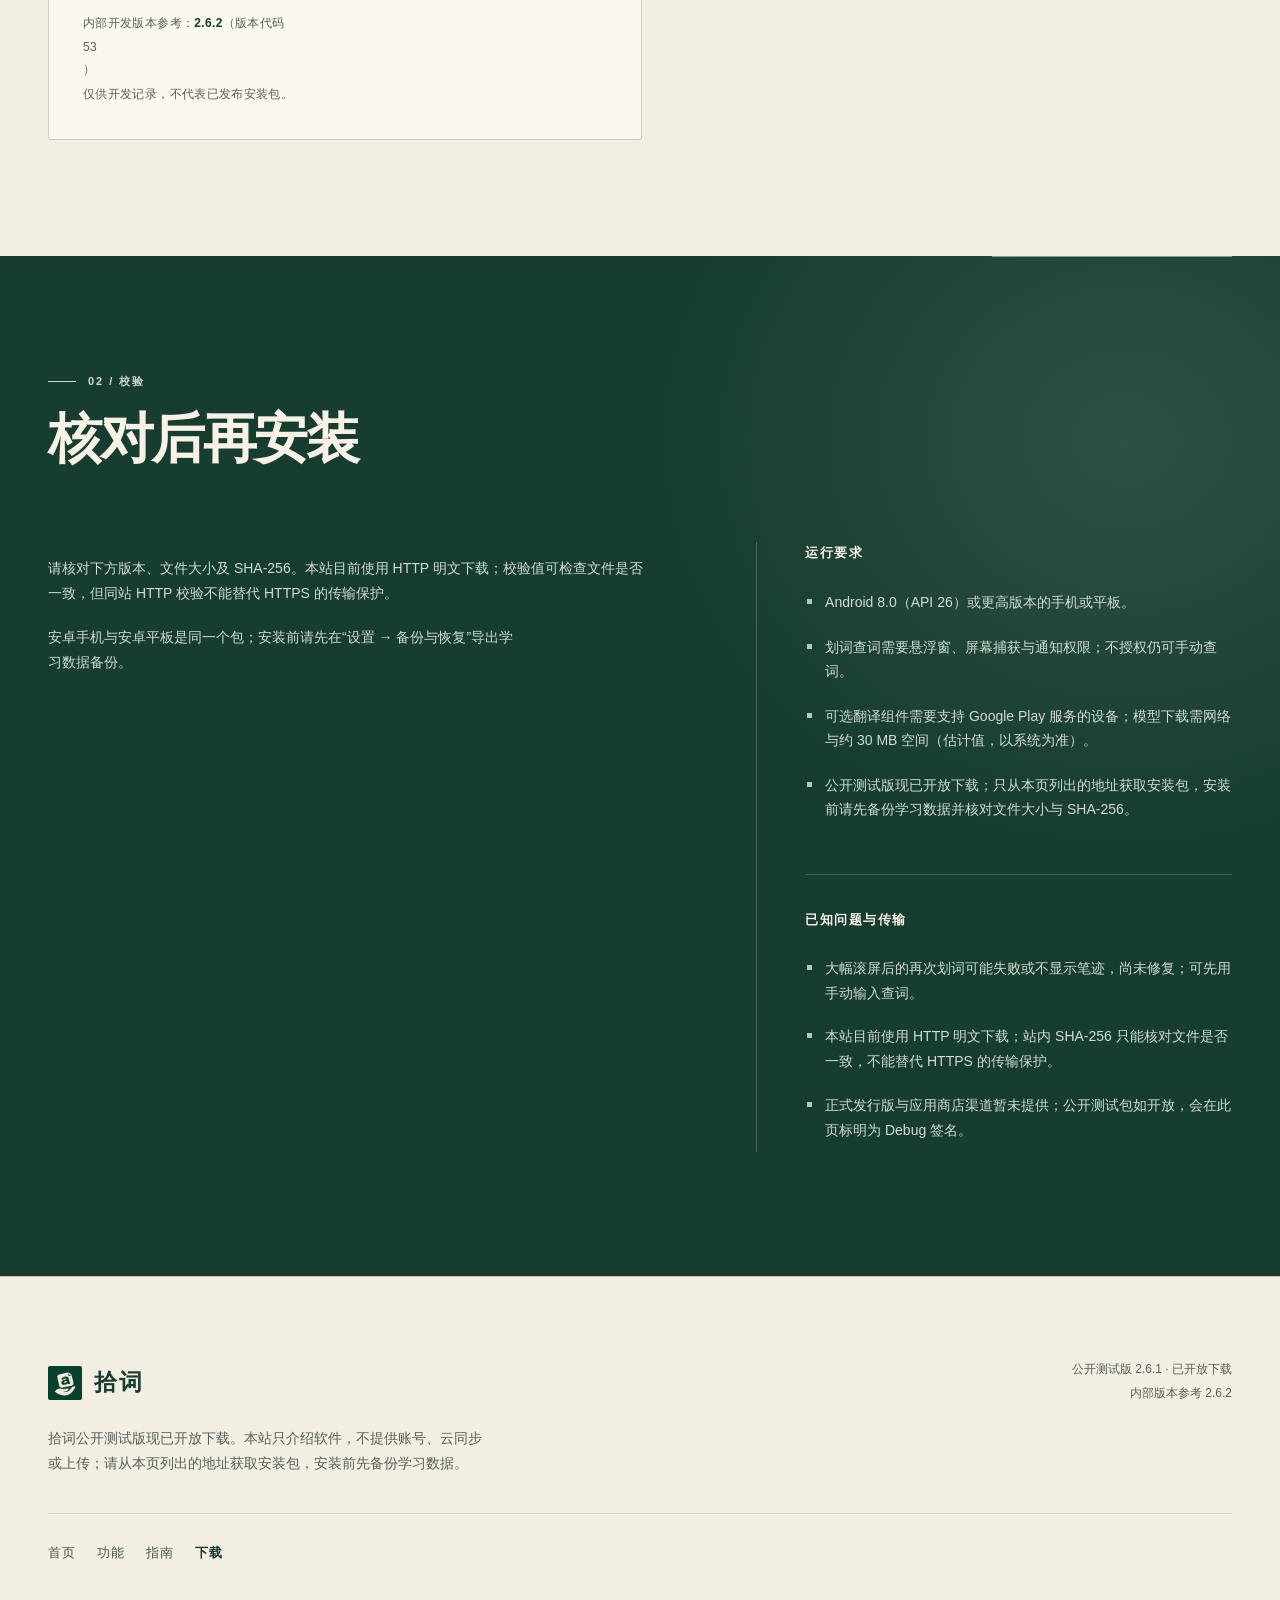
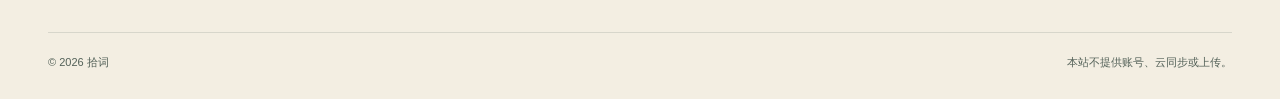
==== commit cdcc6167: "更新应用与官网为选定的新版拾词图标" ====
--- a/website/download.html
+++ b/website/download.html
@@ -5,10 +5,10 @@
   <meta name="viewport" content="width=device-width, initial-scale=1">
   <meta name="color-scheme" content="light">
   <meta name="theme-color" content="#f3eee2">
-<link rel="icon" type="image/png" sizes="64x64" href="[data-uri]">
+<link rel="icon" type="image/png" sizes="64x64" href="[data-uri]">
   <meta name="description" content="拾词安卓手机与安卓平板下载入口，共用同一个通用测试包；以及 iPhone、iPad 当前的支持状态。">
   <title>下载｜拾词</title>
-  <link rel="stylesheet" href="styles.css?v=20261101a">
+  <link rel="stylesheet" href="styles.css?v=20261108a">
 </head>
 <body>
   <a class="skip-link" href="#main">跳到主要内容</a>
@@ -184,7 +184,7 @@
     </div>
   </footer>
 
-  <script src="content.js?v=20261101a"></script>
-  <script src="app.js?v=20261101a"></script>
+  <script src="content.js?v=20261108a"></script>
+  <script src="app.js?v=20261108a"></script>
 </body>
 </html>
--- a/website/styles.css
+++ b/website/styles.css
@@ -18,7 +18,7 @@
   --gutter: clamp(20px, 4vw, 48px);
   --section-space: clamp(72px, 10vw, 116px);
   --radius: 3px;
-  --brand-logo: url("[data-uri]");
+  --brand-logo: url("[data-uri]");
 }
 
 *,
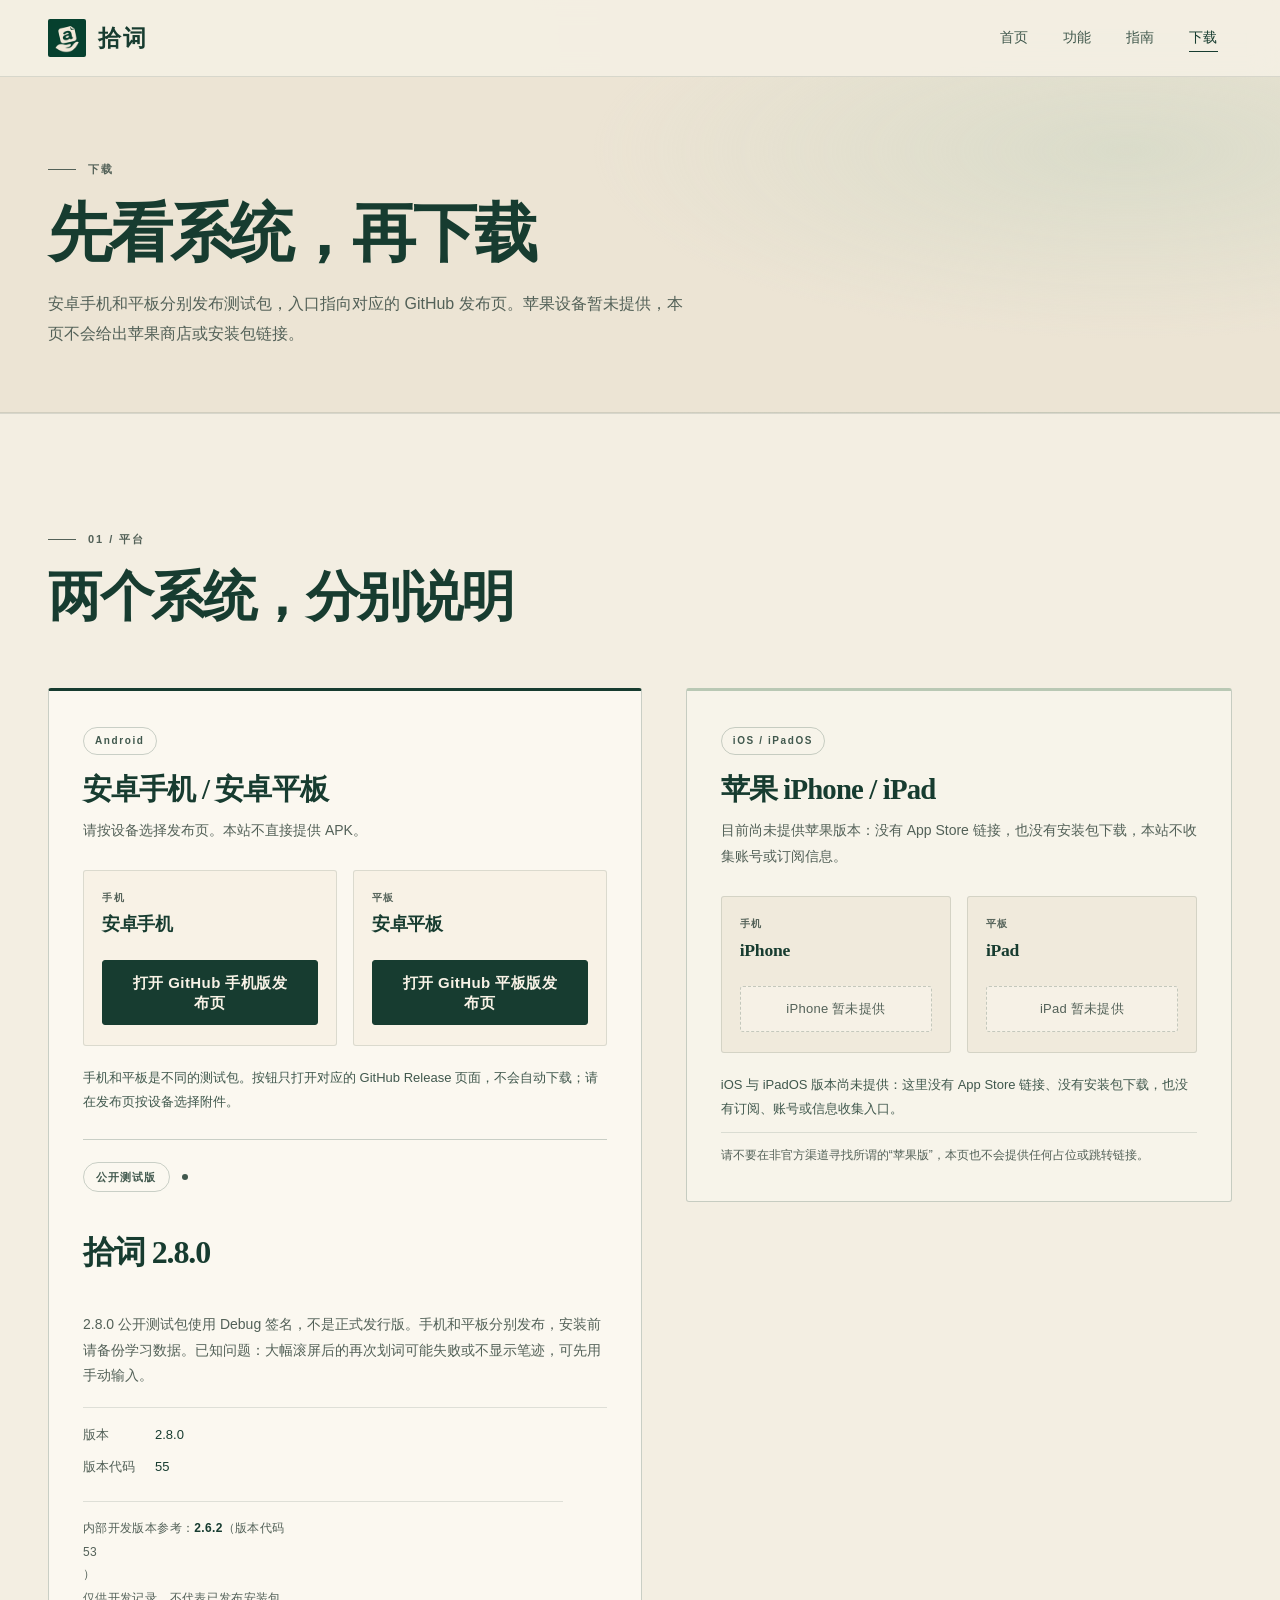
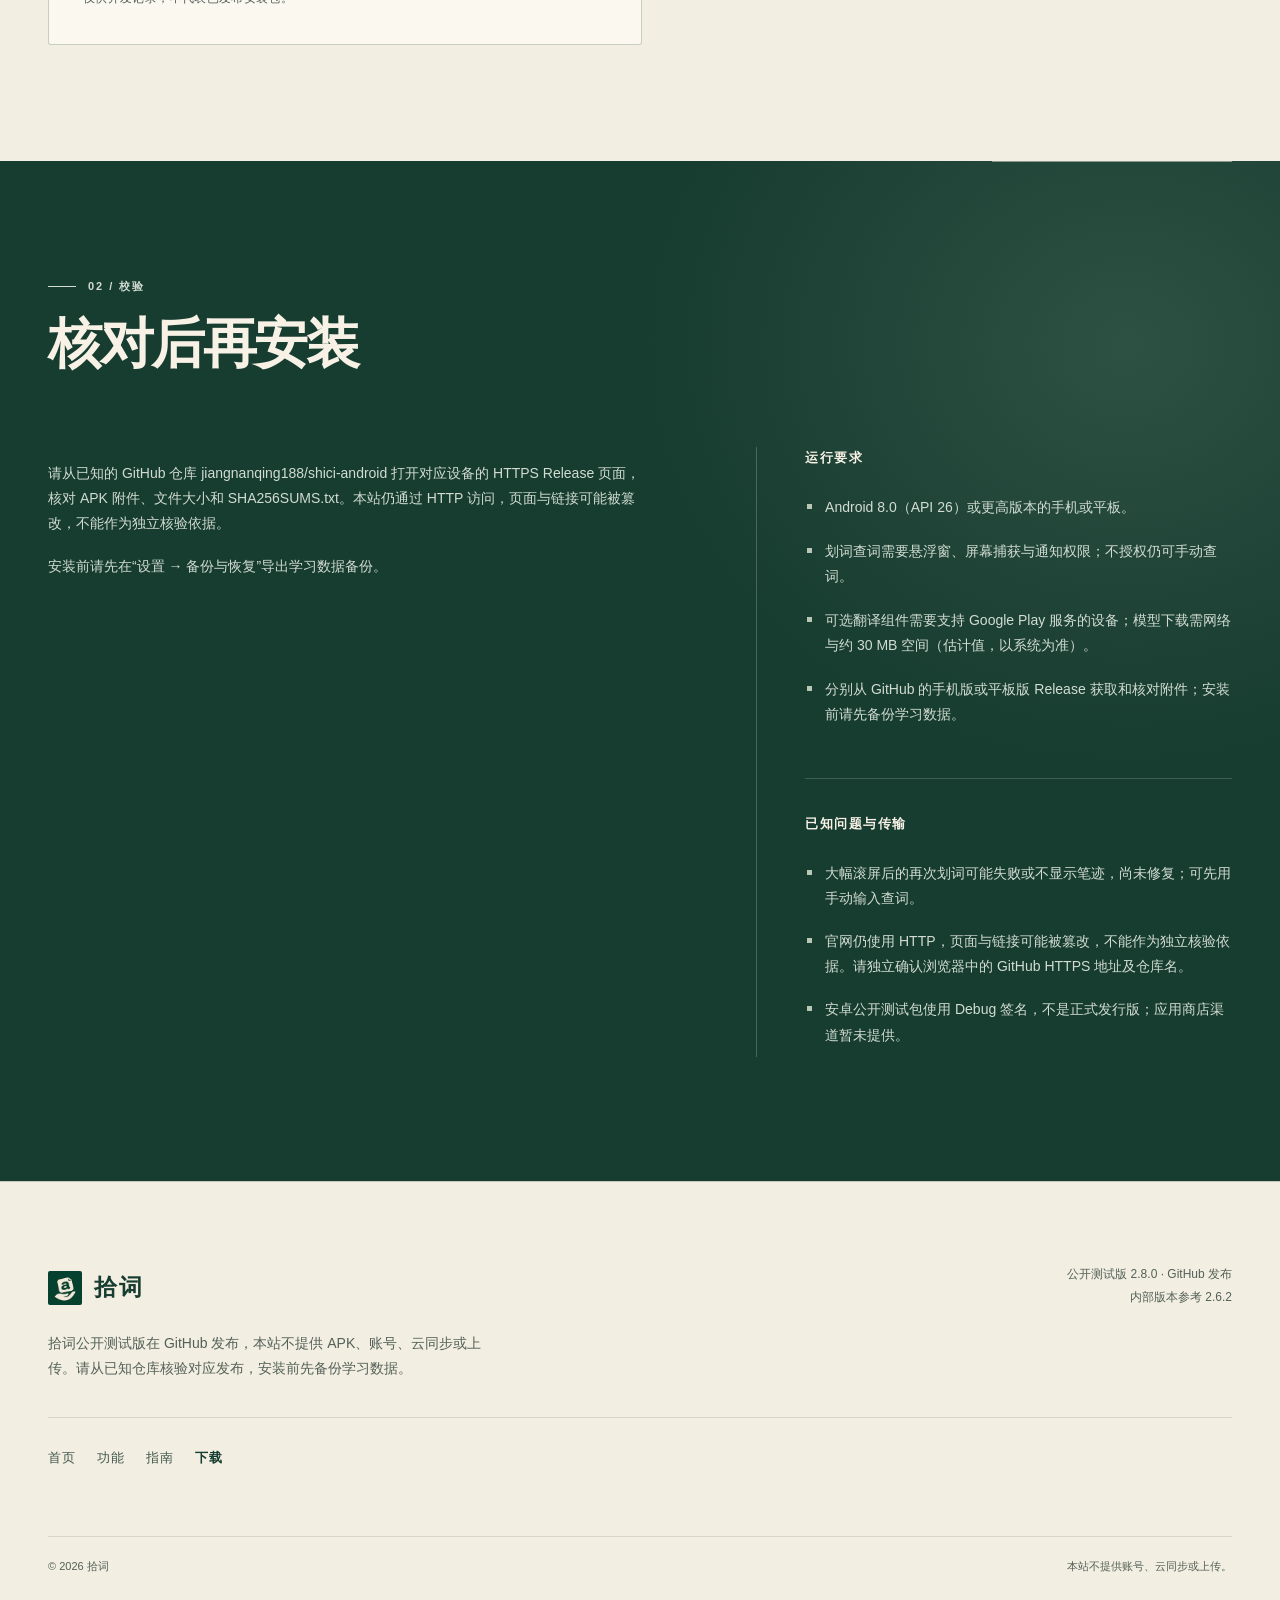
==== commit a6bb9887: "feat: 整合拾词 2.9.0 平板测试版 合入缺陷修复、应用内更新及官网分发调整。将平板构建版本提升至 2.9.0 / 56。" ====
--- a/website/download.html
+++ b/website/download.html
@@ -6,9 +6,9 @@
   <meta name="color-scheme" content="light">
   <meta name="theme-color" content="#f3eee2">
 <link rel="icon" type="image/png" sizes="64x64" href="[data-uri]">
-  <meta name="description" content="拾词安卓手机与安卓平板下载入口，共用同一个通用测试包；以及 iPhone、iPad 当前的支持状态。">
+  <meta name="description" content="拾词安卓手机与安卓平板的 GitHub 测试版发布入口，以及 iPhone、iPad 当前的支持状态。">
   <title>下载｜拾词</title>
-  <link rel="stylesheet" href="styles.css?v=20261108a">
+  <link rel="stylesheet" href="styles.css?v=20261117a">
 </head>
 <body>
   <a class="skip-link" href="#main">跳到主要内容</a>
@@ -16,7 +16,7 @@
   <noscript>
     <div class="nojs-notice" role="status">
       <strong>需要启用 JavaScript 才能看到当前版本与校验值。</strong>
-      发布状态、下载按钮、文件大小与 SHA-256 由 <code>content.js</code> 校验后渲染；页面不会自动下载文件。下方平台说明不依赖脚本即可阅读。请启用 JavaScript 后刷新，再核对下载信息。
+      JavaScript 未启用，本站不显示发布按钮，也不直接提供 APK。请从已知的 GitHub 仓库打开对应设备的 Release 页面，核对附件与 SHA256SUMS.txt。
     </div>
   </noscript>
 
@@ -40,7 +40,7 @@
       <div class="shell">
         <p class="page-kicker">下载</p>
         <h1 class="page-title" id="page-title">先看系统，再下载</h1>
-        <p class="page-deck">当前只提供安卓测试包；安卓手机和安卓平板共用同一个通用 APK。苹果设备暂未提供，本页不会给出商店或安装包链接。</p>
+        <p class="page-deck">安卓手机和平板分别发布测试包，入口指向对应的 GitHub 发布页。苹果设备暂未提供，本页不会给出苹果商店或安装包链接。</p>
       </div>
     </section>
 
@@ -56,7 +56,7 @@
             <header class="platform-head">
               <p class="platform-badge">Android</p>
               <h3 id="android-title">安卓手机 / 安卓平板</h3>
-              <p class="platform-deck">同一个通用测试包，两个入口下载内容完全一致；没有单独的手机版或平板版。</p>
+              <p class="platform-deck">请按设备选择发布页。本站不直接提供 APK。</p>
             </header>
 
             <div class="platform-devices">
@@ -64,19 +64,19 @@
                 <p class="device-label">手机</p>
                 <h4>安卓手机</h4>
                 <div class="device-action" data-android-phone>
-                  <p class="platform-placeholder">启用 JavaScript 后显示下载按钮</p>
+                  <p class="platform-placeholder">发布按钮仅在配置通过校验后显示</p>
                 </div>
               </div>
               <div class="device-block">
                 <p class="device-label">平板</p>
                 <h4>安卓平板</h4>
                 <div class="device-action" data-android-tablet>
-                  <p class="platform-placeholder">启用 JavaScript 后显示下载按钮</p>
+                  <p class="platform-placeholder">发布按钮仅在配置通过校验后显示</p>
                 </div>
               </div>
             </div>
 
-            <p class="platform-note" id="android-share-note" data-android-share-note>安卓手机、安卓平板共用同一个通用 APK，下载内容完全一致；没有单独的手机版或平板版。</p>
+            <p class="platform-note" id="android-release-note" data-android-release-note>手机和平板是不同的测试包。发布入口只打开对应的 GitHub 页面，不会自动下载。</p>
 
             <div class="release-status">
               <div class="release-line">
@@ -84,11 +84,10 @@
                 <span class="release-dot" aria-hidden="true"></span>
               </div>
               <h4 class="release-title" data-release-title>正在载入版本信息</h4>
-              <p class="release-copy" data-release-copy>请启用 JavaScript，查看当前安装包、版本信息与校验值。页面不会自动下载文件。</p>
+              <p class="release-copy" data-release-copy>当前版本和发布按钮需启用 JavaScript 后才能显示。本站不直接提供安装包。</p>
             </div>
 
             <dl class="release-meta" data-release-meta hidden></dl>
-            <p class="release-notes" data-release-notes hidden></p>
 
             <p class="internal-version">
               内部开发版本参考：<strong data-internal-version></strong>（版本代码 <span data-internal-version-code></span>）
@@ -132,8 +131,8 @@
 
         <div class="download-layout">
           <div class="download-main">
-            <p class="verify-copy" data-verify-copy>当前安装包的版本、SHA-256 和文件大小将在此载入，请核对后下载。</p>
-            <p class="download-shared">安卓手机与安卓平板是同一个包；安装前请先在“设置 → 备份与恢复”导出学习数据备份。</p>
+            <p class="verify-copy" data-verify-copy>请从已知的 GitHub 仓库 jiangnanqing188/shici-android 打开对应设备的 HTTPS Release 页面，核对 APK 附件、文件大小和 SHA256SUMS.txt。</p>
+            <p class="download-shared">安装前请先在“设置 → 备份与恢复”导出学习数据备份。</p>
           </div>
 
           <div class="download-side">
@@ -145,8 +144,8 @@
               <h3 id="notes-title">已知问题与传输</h3>
               <ul class="notice-list">
                 <li>大幅滚屏后的再次划词可能失败或不显示笔迹，尚未修复；可先用手动输入查词。</li>
-                <li>本站目前使用 HTTP 明文下载；站内 SHA-256 只能核对文件是否一致，不能替代 HTTPS 的传输保护。</li>
-                <li>正式发行版与应用商店渠道暂未提供；公开测试包如开放，会在此页标明为 Debug 签名。</li>
+                <li>官网仍使用 HTTP，页面与链接可能被篡改，不能作为独立核验依据。请独立确认浏览器中的 GitHub HTTPS 地址及仓库名。</li>
+                <li>安卓公开测试包使用 Debug 签名，不是正式发行版；应用商店渠道暂未提供。</li>
               </ul>
             </section>
           </div>
@@ -184,7 +183,7 @@
     </div>
   </footer>
 
-  <script src="content.js?v=20261108a"></script>
-  <script src="app.js?v=20261108a"></script>
+  <script src="content.js?v=20261117a"></script>
+  <script src="app.js?v=20261117a"></script>
 </body>
 </html>
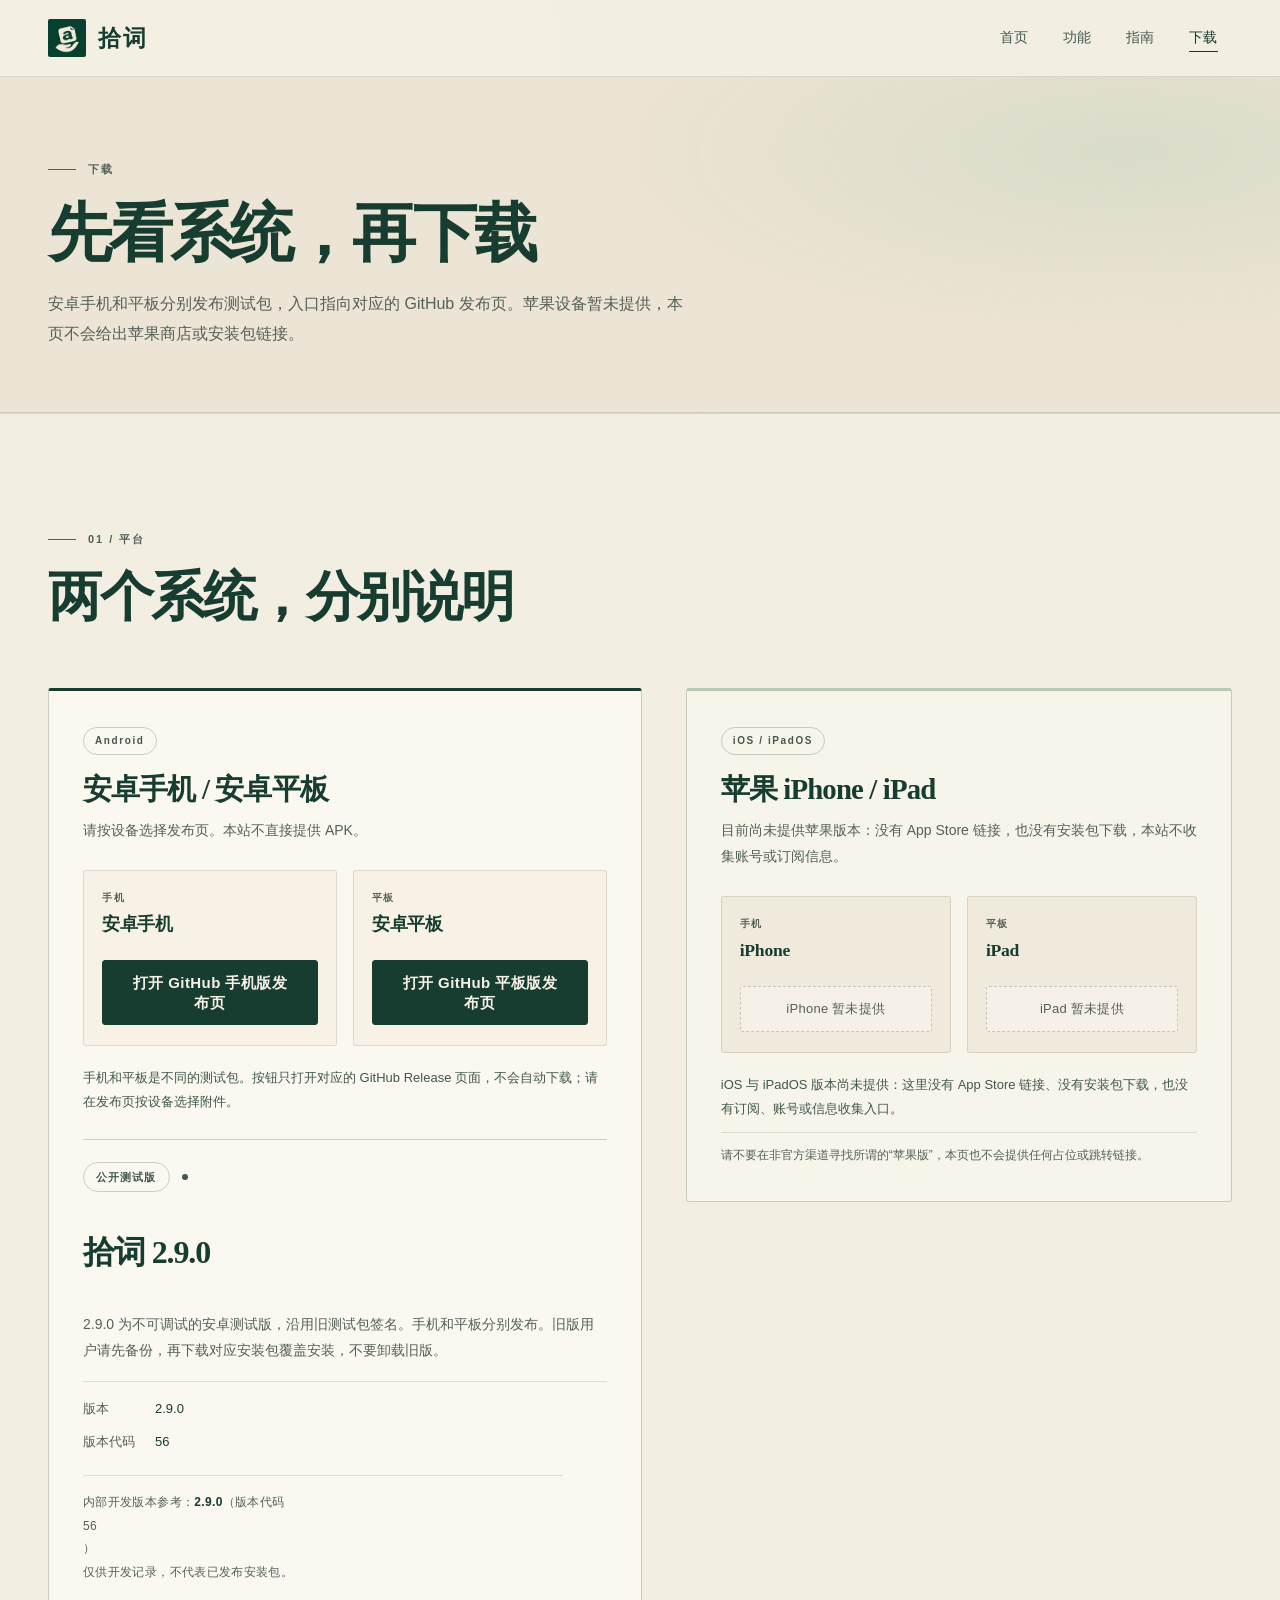
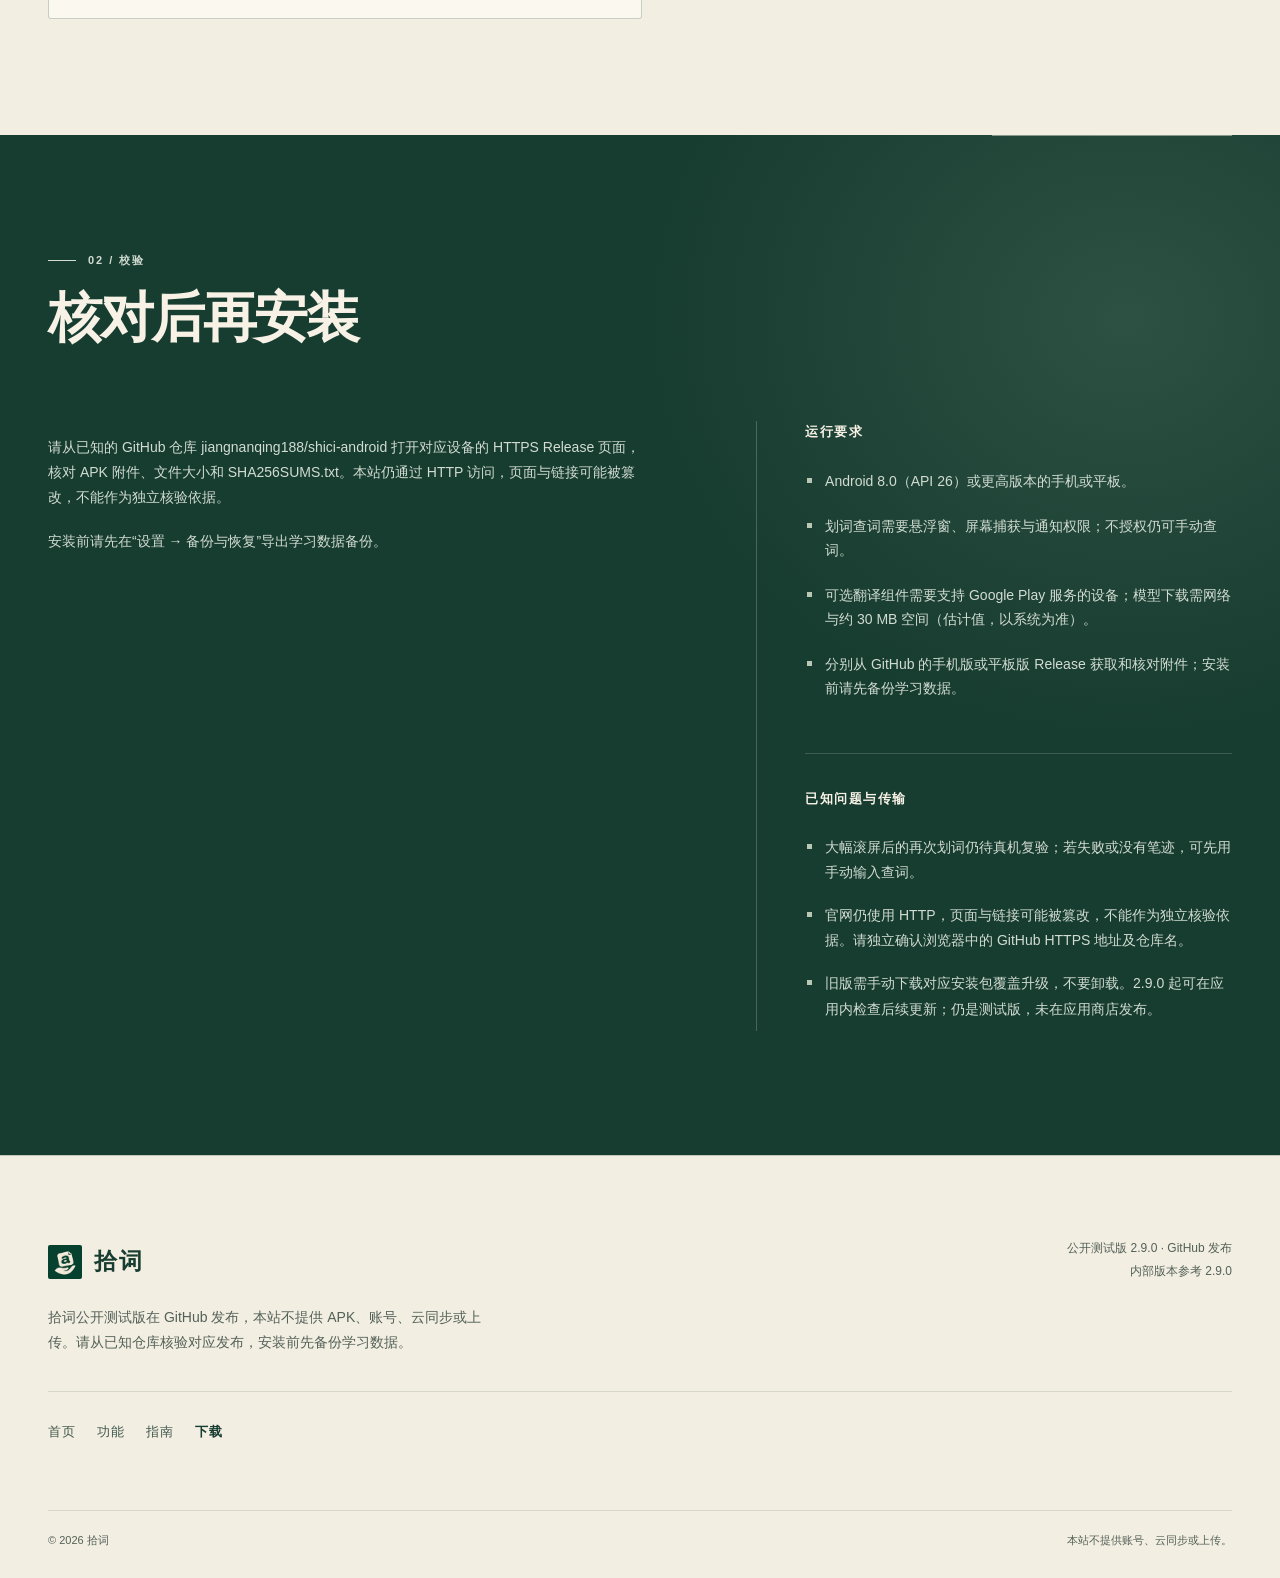
==== commit 18cc3138: "Publish Shici 2.9.0 test releases on the website" ====
--- a/website/download.html
+++ b/website/download.html
@@ -8,7 +8,7 @@
 <link rel="icon" type="image/png" sizes="64x64" href="[data-uri]">
   <meta name="description" content="拾词安卓手机与安卓平板的 GitHub 测试版发布入口，以及 iPhone、iPad 当前的支持状态。">
   <title>下载｜拾词</title>
-  <link rel="stylesheet" href="styles.css?v=20261117a">
+  <link rel="stylesheet" href="styles.css?v=20261119a">
 </head>
 <body>
   <a class="skip-link" href="#main">跳到主要内容</a>
@@ -143,9 +143,9 @@
             <section class="download-block" aria-labelledby="notes-title">
               <h3 id="notes-title">已知问题与传输</h3>
               <ul class="notice-list">
-                <li>大幅滚屏后的再次划词可能失败或不显示笔迹，尚未修复；可先用手动输入查词。</li>
+                <li>大幅滚屏后的再次划词仍待真机复验；若失败或没有笔迹，可先用手动输入查词。</li>
                 <li>官网仍使用 HTTP，页面与链接可能被篡改，不能作为独立核验依据。请独立确认浏览器中的 GitHub HTTPS 地址及仓库名。</li>
-                <li>安卓公开测试包使用 Debug 签名，不是正式发行版；应用商店渠道暂未提供。</li>
+                <li>旧版需手动下载对应安装包覆盖升级，不要卸载。2.9.0 起可在应用内检查后续更新；仍是测试版，未在应用商店发布。</li>
               </ul>
             </section>
           </div>
@@ -183,7 +183,7 @@
     </div>
   </footer>
 
-  <script src="content.js?v=20261117a"></script>
-  <script src="app.js?v=20261117a"></script>
+  <script src="content.js?v=20261119a"></script>
+  <script src="app.js?v=20261119a"></script>
 </body>
 </html>
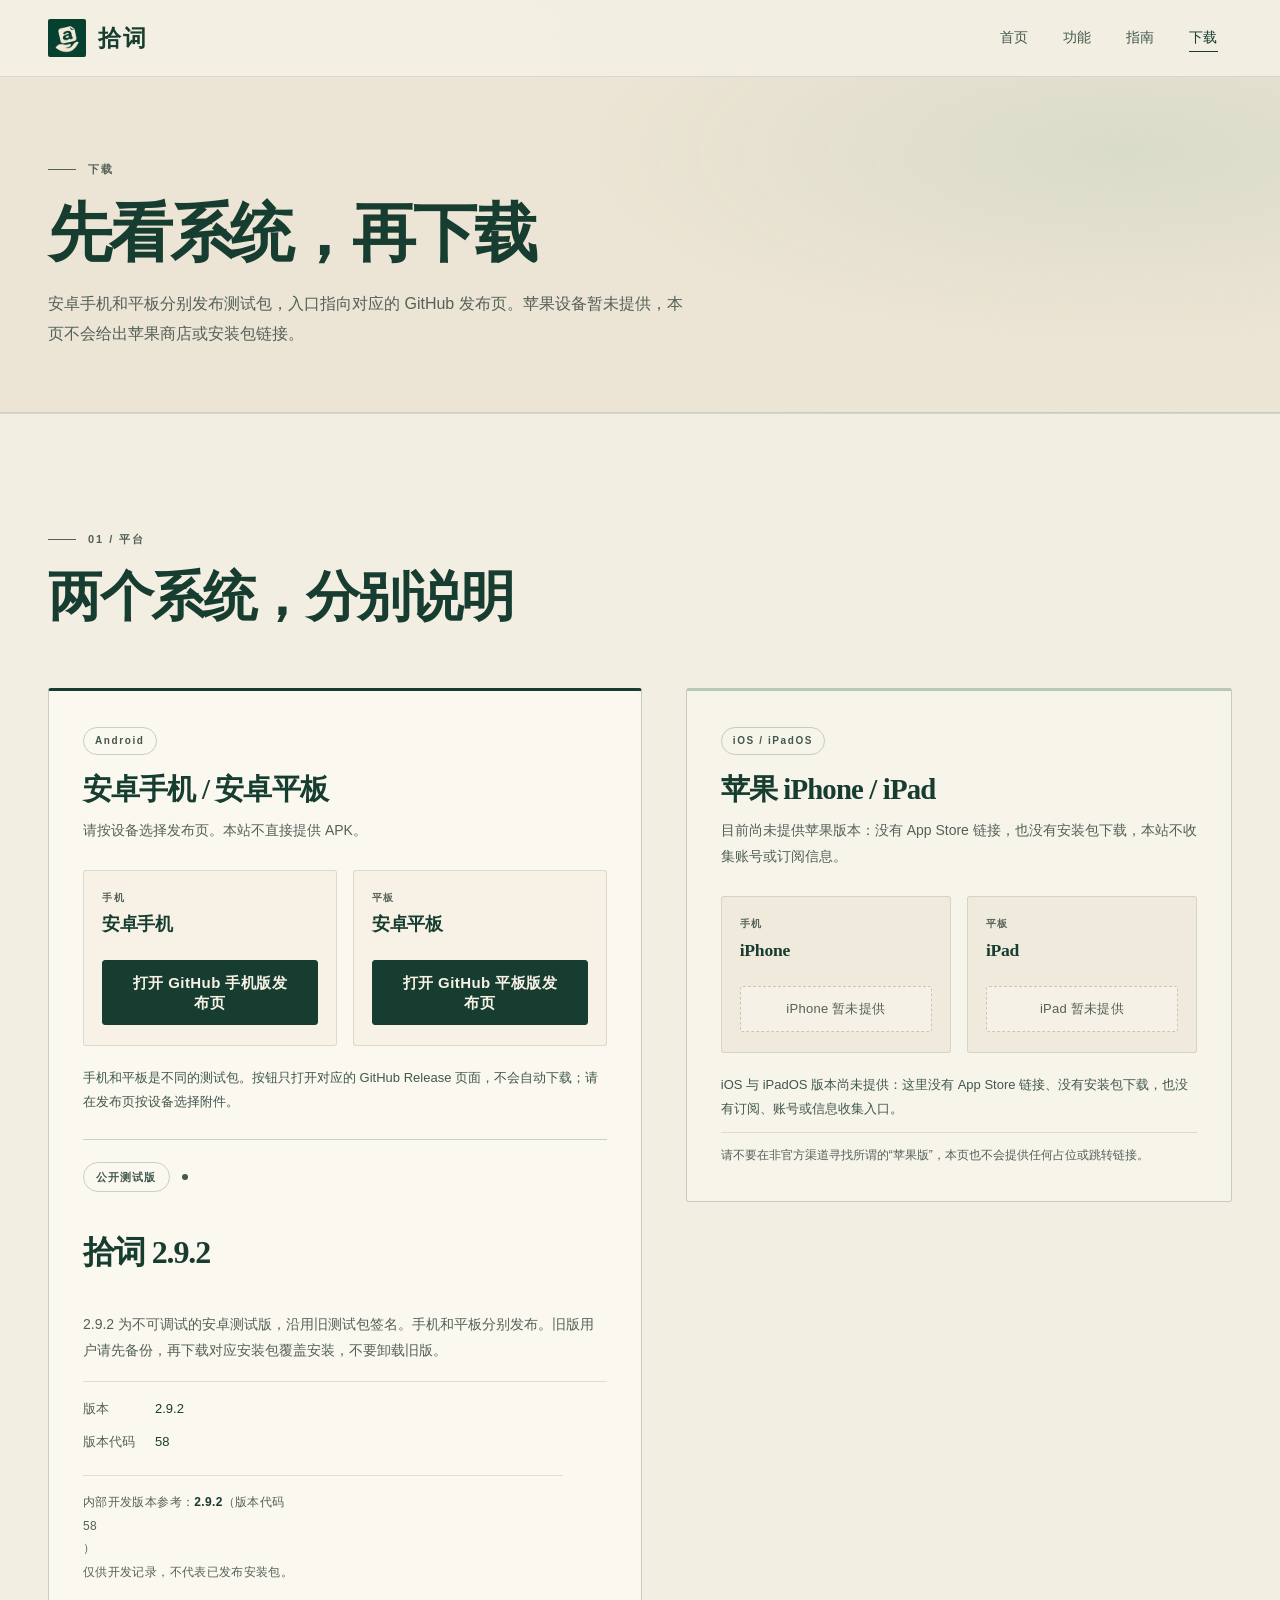
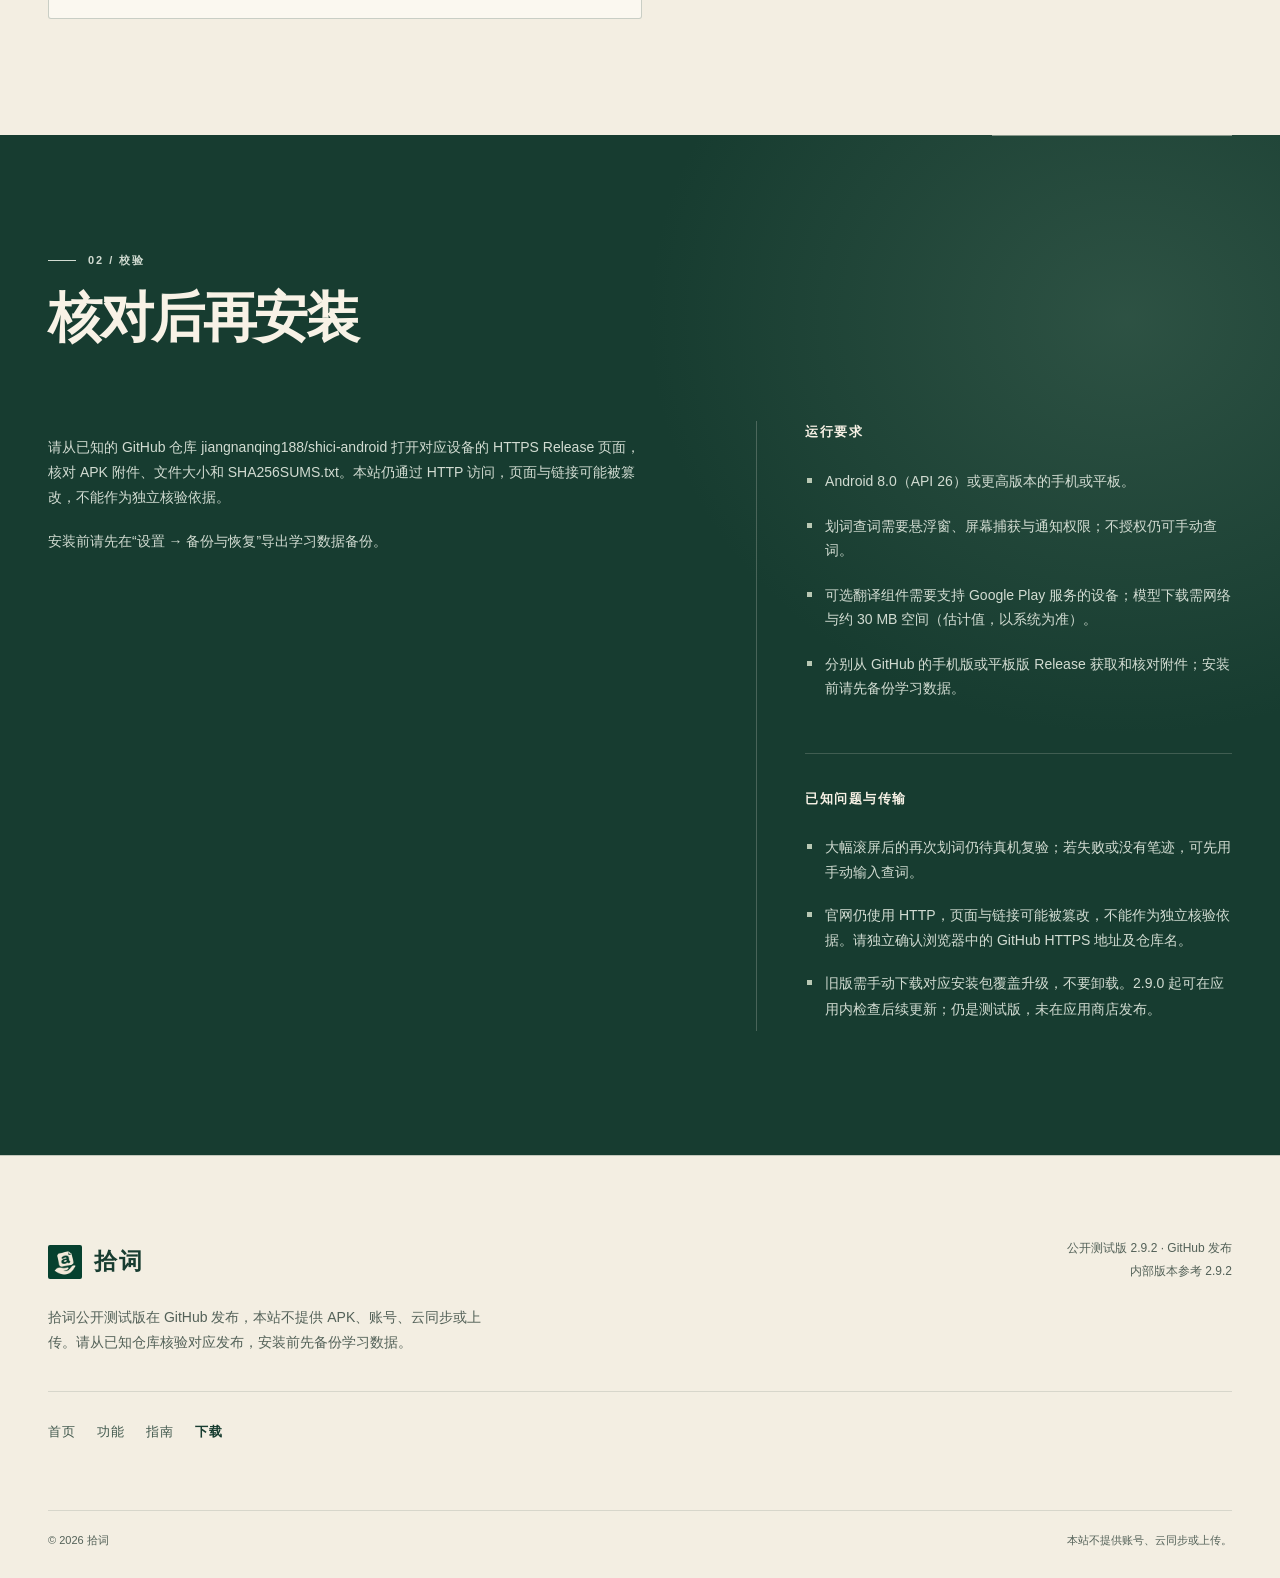
==== commit 1f425bd9: "官网切换到拾词 2.9.2 双端测试版" ====
--- a/website/download.html
+++ b/website/download.html
@@ -8,7 +8,7 @@
 <link rel="icon" type="image/png" sizes="64x64" href="[data-uri]">
   <meta name="description" content="拾词安卓手机与安卓平板的 GitHub 测试版发布入口，以及 iPhone、iPad 当前的支持状态。">
   <title>下载｜拾词</title>
-  <link rel="stylesheet" href="styles.css?v=20261119a">
+  <link rel="stylesheet" href="styles.css?v=20261126a">
 </head>
 <body>
   <a class="skip-link" href="#main">跳到主要内容</a>
@@ -183,7 +183,7 @@
     </div>
   </footer>
 
-  <script src="content.js?v=20261119a"></script>
-  <script src="app.js?v=20261119a"></script>
+  <script src="content.js?v=20261126a"></script>
+  <script src="app.js?v=20261126a"></script>
 </body>
 </html>
